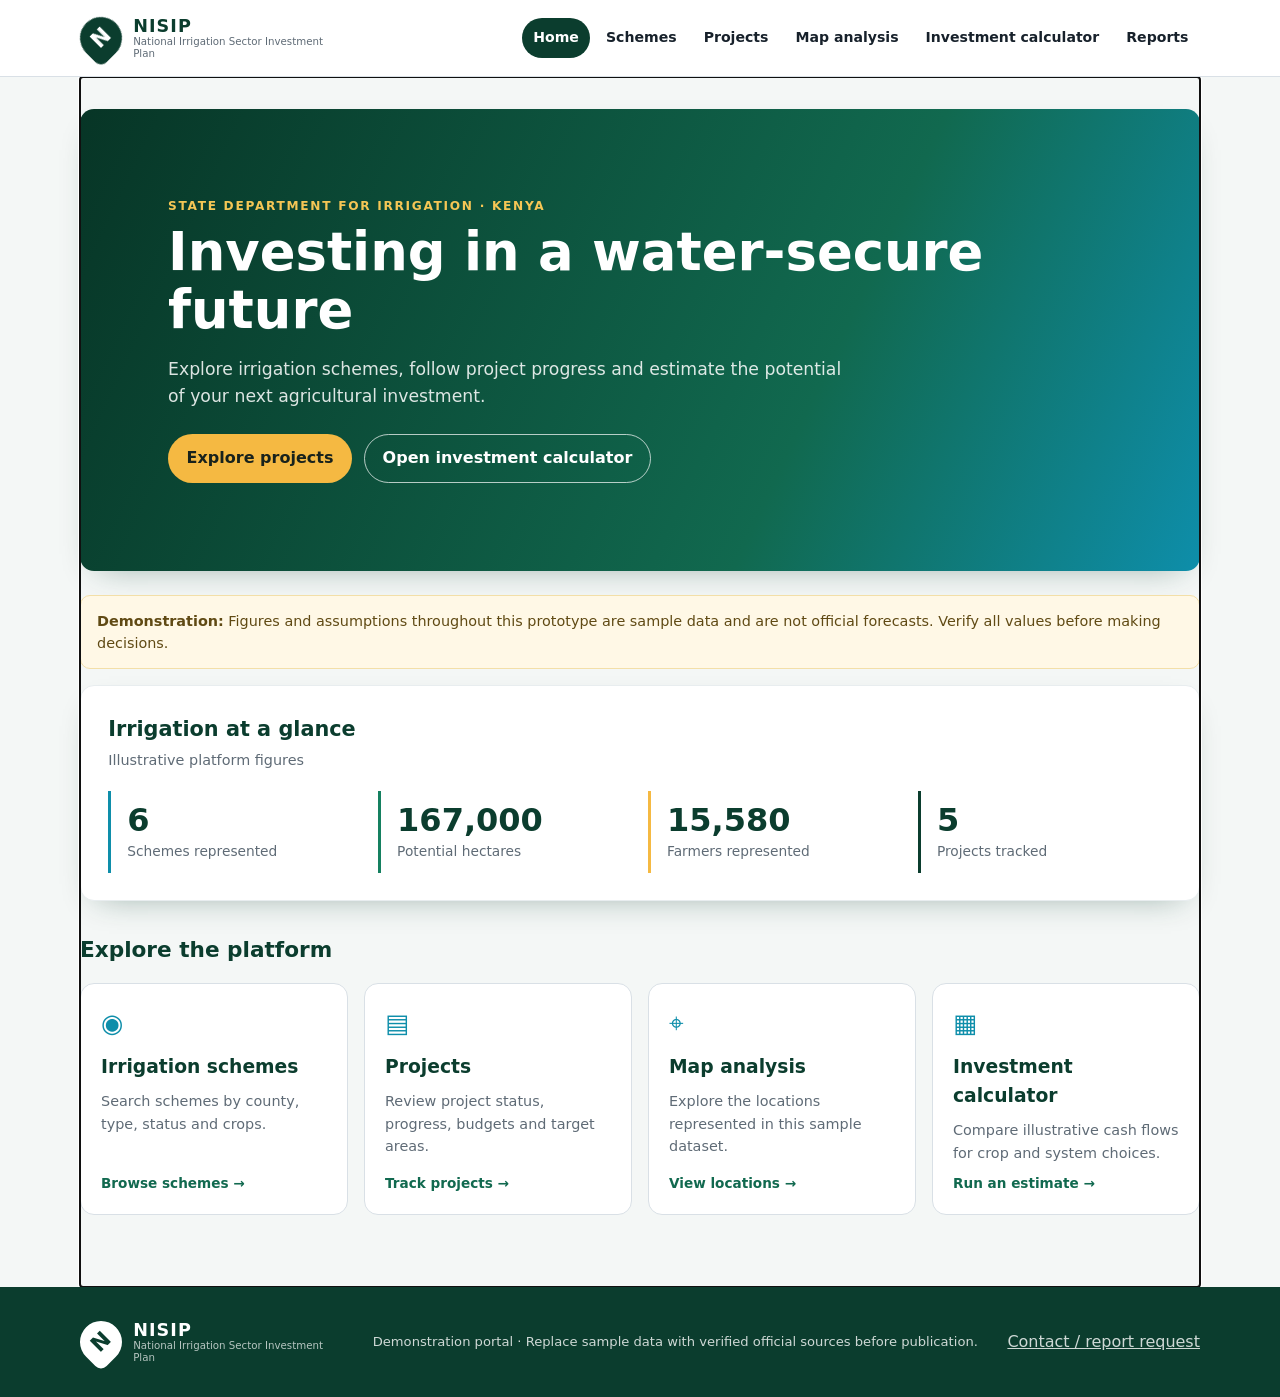
==== index.html @ 3752a35a "Build responsive NISIP portal with working navigation and tools" ====
<!doctype html>
<html lang="en">
<head>
  <meta charset="utf-8">
  <meta name="viewport" content="width=device-width, initial-scale=1">
  <meta name="description" content="Explore Kenya's irrigation schemes, projects and investment tools. NISIP demonstration application.">
  <meta name="theme-color" content="#0b3d2e">
  <title>NISIP | Irrigation Investment Portal</title>
  <link rel="stylesheet" href="home.css">
  <link rel="stylesheet" href="pages.css">
</head>
<body>
  <a class="skip-link" href="#main">Skip to main content</a>
  <header class="site-header">
    <div class="container header-inner">
      <a class="brand" href="#home" aria-label="NISIP home">
        <span class="brand-mark" aria-hidden="true">N</span>
        <span class="brand-text"><strong>NISIP</strong><small>National Irrigation Sector Investment Plan</small></span>
      </a>
      <button class="menu-toggle" type="button" aria-expanded="false" aria-controls="primary-nav" aria-label="Open navigation"><span></span><span></span><span></span></button>
      <nav id="primary-nav" class="nav" aria-label="Primary navigation">
        <a href="#home" data-view-link="home">Home</a>
        <a href="#schemes" data-view-link="schemes">Schemes</a>
        <a href="#projects" data-view-link="projects">Projects</a>
        <a href="#map-analysis" data-view-link="map-analysis">Map analysis</a>
        <a href="#calculator" data-view-link="calculator">Investment calculator</a>
        <a href="#reports" data-view-link="reports">Reports</a>
      </nav>
    </div>
  </header>

  <main id="main" class="container">
    <section class="view" id="view-home" data-view="home" aria-labelledby="home-title">
      <div class="hero">
        <p class="eyebrow">State Department for Irrigation · Kenya</p>
        <h1 id="home-title">Investing in a water-secure future</h1>
        <p class="lead">Explore irrigation schemes, follow project progress and estimate the potential of your next agricultural investment.</p>
        <div class="hero-actions"><a class="btn btn-primary" href="#projects">Explore projects</a><a class="btn btn-outline" href="#calculator">Open investment calculator</a></div>
      </div>
      <div class="notice" role="note"><strong>Demonstration:</strong> Figures and assumptions throughout this prototype are sample data and are not official forecasts. Verify all values before making decisions.</div>
      <section class="panel" aria-labelledby="figures-title"><div class="panel-head"><div><h2 id="figures-title">Irrigation at a glance</h2><p>Illustrative platform figures</p></div></div><div class="stats">
        <article class="stat"><strong id="stat-schemes">—</strong><span>Schemes represented</span></article><article class="stat"><strong id="stat-area">—</strong><span>Potential hectares</span></article><article class="stat"><strong id="stat-farmers">—</strong><span>Farmers represented</span></article><article class="stat"><strong id="stat-projects">—</strong><span>Projects tracked</span></article>
      </div></section>
      <section class="section"><h2>Explore the platform</h2><div class="feature-grid">
        <a class="feature" href="#schemes"><span class="feature-icon" aria-hidden="true">◉</span><h3>Irrigation schemes</h3><p>Search schemes by county, type, status and crops.</p><span class="more">Browse schemes →</span></a>
        <a class="feature" href="#projects"><span class="feature-icon" aria-hidden="true">▤</span><h3>Projects</h3><p>Review project status, progress, budgets and target areas.</p><span class="more">Track projects →</span></a>
        <a class="feature" href="#map-analysis"><span class="feature-icon" aria-hidden="true">⌖</span><h3>Map analysis</h3><p>Explore the locations represented in this sample dataset.</p><span class="more">View locations →</span></a>
        <a class="feature" href="#calculator"><span class="feature-icon" aria-hidden="true">▦</span><h3>Investment calculator</h3><p>Compare illustrative cash flows for crop and system choices.</p><span class="more">Run an estimate →</span></a>
      </div></section>
    </section>

    <section class="view" id="view-schemes" data-view="schemes" aria-labelledby="schemes-title" hidden>
      <div class="page-heading"><p class="eyebrow">Explore</p><h1 id="schemes-title">Irrigation schemes</h1><p>Find scheme details and narrow the results with the filters.</p></div>
      <section class="panel"><div class="toolbar"><label class="search-label" for="scheme-search">Search schemes<input id="scheme-search" type="search" placeholder="Name, county or crop…"></label><label for="scheme-status">Status<select id="scheme-status"><option value="">All statuses</option></select></label><label for="scheme-type">Type<select id="scheme-type"><option value="">All types</option></select></label></div><p id="scheme-count" class="result-count" aria-live="polite"></p><div id="scheme-list" class="card-grid"></div></section>
    </section>

    <section class="view" id="view-projects" data-view="projects" aria-labelledby="projects-title" hidden>
      <div class="page-heading"><p class="eyebrow">Delivery</p><h1 id="projects-title">Irrigation projects</h1><p>Track illustrative project timelines, progress and target areas.</p></div>
      <section class="panel"><div class="toolbar"><label class="search-label" for="project-search">Search projects<input id="project-search" type="search" placeholder="Name, county or category��"></label><label for="project-status">Status<select id="project-status"><option value="">All statuses</option></select></label><label for="project-sort">Sort by<select id="project-sort"><option value="progress">Progress</option><option value="budget">Budget</option><option value="area">Target area</option><option value="name">Name</option></select></label></div><p id="project-count" class="result-count" aria-live="polite"></p><div class="table-wrap"><table><thead><tr><th>Project</th><th>Status</th><th>Progress</th><th class="num">Budget</th><th class="num">Target area</th><th>Timeline</th></tr></thead><tbody id="project-rows"></tbody></table></div></section>
    </section>

    <section class="view" id="view-map-analysis" data-view="map-analysis" aria-labelledby="map-title" hidden>
      <div class="page-heading"><p class="eyebrow">Locations</p><h1 id="map-title">Map analysis</h1><p>Browse sample scheme and project locations by county. Locations are illustrative, not survey-grade.</p></div>
      <section class="panel"><div class="toolbar"><label class="search-label" for="map-search">Search locations<input id="map-search" type="search" placeholder="Name or county…"></label><label for="map-kind">Show<select id="map-kind"><option value="all">Schemes and projects</option><option value="scheme">Schemes only</option><option value="project">Projects only</option></select></label></div><div class="map-layout"><div class="map-box"><svg viewBox="0 0 640 620" role="img" aria-labelledby="kenya-map-title kenya-map-desc"><title id="kenya-map-title">Schematic view of Kenya</title><desc id="kenya-map-desc">Not to scale. Sample locations are listed beside the map.</desc><rect width="640" height="620" rx="16" fill="#eaf4f8"/><path class="kenya-shape" d="M190 70 282 48 350 82 425 105 503 154 477 221 508 272 465 327 446 403 400 472 352 510 309 475 257 460 219 414 186 362 157 307 151 244 167 181Z"/><g id="map-points"></g></svg><p class="map-caption">Schematic only · points are illustrative</p></div><div><p id="map-count" class="result-count" aria-live="polite"></p><ul id="map-list" class="place-list"></ul></div></div></section>
    </section>

    <section class="view" id="view-calculator" data-view="calculator" aria-labelledby="calculator-title" hidden>
      <div class="page-heading"><p class="eyebrow">Plan a scenario</p><h1 id="calculator-title">Investment calculator</h1><p>Explore an illustrative estimate. Actual farm economics depend on location, season, water access and many other factors.</p></div>
      <div class="calc-layout"><section class="panel"><h2>Your assumptions</h2><p class="panel-sub">Change an input to update the estimate.</p><form id="calc-form" class="calc-form">
        <label>Land area<input id="calc-area" type="number" min="0.1" max="100000" step="0.1" value="10" required></label><label>Unit<select id="calc-unit"><option value="acres">Acres</option><option value="ha">Hectares</option></select></label>
        <label>Crop<select id="calc-crop"></select></label><label>Irrigation system<select id="calc-system"></select></label><label>Water source<select id="calc-source"></select></label>
        <label>Seasons per year<select id="calc-seasons"><option value="1">1</option><option value="2" selected>2</option><option value="3">3</option></select></label>
        <label>Investment period <output id="years-out">15 years</output><input id="calc-years" type="range" min="5" max="25" value="15"></label><label>Discount rate <output id="rate-out">12%</output><input id="calc-rate" type="range" min="1" max="30" value="12"></label>
        <label>Crop price adjustment <output id="price-out">0%</output><input id="calc-price" type="range" min="-30" max="30" step="5" value="0"></label>
      </form></section><section class="panel results-panel"><h2>Estimated results</h2><p id="calc-summary" class="panel-sub"></p><div class="notice" role="note">Illustrative only—not financial, agronomic or investment advice.</div><div class="kpis"><article class="kpi"><span>Initial investment</span><strong id="result-capex">—</strong></article><article class="kpi"><span>Annual net income</span><strong id="result-net">—</strong><small>At full production</small></article><article class="kpi"><span>Payback period</span><strong id="result-payback">—</strong></article><article class="kpi"><span>Net present value</span><strong id="result-npv">—</strong></article><article class="kpi"><span>Internal rate of return</span><strong id="result-irr">—</strong></article><article class="kpi"><span>Total net cash flow</span><strong id="result-total">—</strong></article></div><p id="calc-verdict" class="verdict" role="status" aria-live="polite"></p><div class="chart-wrap"><h3>Cumulative cash flow</h3><svg id="cash-chart" viewBox="0 0 640 260" role="img" aria-label="Cumulative cash flow chart"></svg></div><details><summary>Model assumptions</summary><ul id="assumptions-list"></ul></details></section></div>
    </section>

    <section class="view" id="view-reports" data-view="reports" aria-labelledby="reports-title" hidden>
      <div class="page-heading"><p class="eyebrow">Get in touch</p><h1 id="reports-title">Request a report</h1><p>Use this form to describe the irrigation information you are looking for.</p></div>
      <section class="panel form-panel"><div id="report-form-wrap"><p class="notice" role="note">Prototype form: submissions are not sent or stored. Do not enter sensitive personal information.</p><form id="report-form" class="report-form"><label>Full name<input name="name" autocomplete="name" maxlength="100" required></label><label>Email<input name="email" type="email" autocomplete="email" maxlength="254" required></label><label>Organization type<select name="organization" required><option value="">Choose one</option><option>Individual</option><option>Government</option><option>Private sector</option><option>NGO / development partner</option><option>Academic / research</option></select></label><label>Report topic<select name="topic" required><option value="">Choose one</option><option>Scheme data</option><option>Project progress</option><option>Production and crops</option><option>Investment analysis</option><option>Other</option></select></label><label class="full-field">How will you use the report?<textarea name="reason" rows="5" maxlength="1000" required></textarea><small><span id="reason-count">0</span>/1000</small></label><button class="btn btn-primary full-field" type="submit">Submit request</button></form></div><div id="report-confirmation" class="confirmation" role="status" tabindex="-1" hidden><span class="success-mark" aria-hidden="true">✓</span><h2>Request recorded for this session</h2><p>This demonstration does not transmit or store requests. Thank you for trying it.</p><button id="new-report" class="btn btn-secondary" type="button">Submit another</button></div></section>
    </section>
  </main>
  <footer class="site-footer"><div class="container footer-inner"><a class="brand brand-footer" href="#home"><span class="brand-mark" aria-hidden="true">N</span><span class="brand-text"><strong>NISIP</strong><small>National Irrigation Sector Investment Plan</small></span></a><p>Demonstration portal · Replace sample data with verified official sources before publication.</p><a href="#reports">Contact / report request</a></div></footer>
  <script src="data.js" defer></script><script src="calculator.js" defer></script><script src="script.js" defer></script>
</body>
</html>
---- home.css ----
/* Shared layout, accessible controls and responsive styling. */
:root{--green-900:#0b3d2e;--green-700:#11694f;--green-600:#158060;--water:#0e8eaa;--sun:#f5b942;--ink:#17212b;--muted:#5f6b76;--border:#d9e0e6;--bg:#f4f7f6;--white:#fff;--danger:#a52218;--radius:14px;--shadow:0 12px 32px -18px rgba(11,61,46,.45);font-family:Inter,system-ui,-apple-system,"Segoe UI",sans-serif;color:var(--ink);background:var(--bg);font-synthesis:none;text-rendering:optimizeLegibility}
*{box-sizing:border-box}body{margin:0;min-height:100vh;display:flex;flex-direction:column;line-height:1.55}a{color:inherit}button,input,select,textarea{font:inherit}.container{width:min(1120px,calc(100% - 2rem));margin-inline:auto}.skip-link{position:absolute;z-index:100;left:-10000px;top:1rem;background:var(--sun);padding:.75rem 1rem}.skip-link:focus{left:1rem}[hidden]{display:none!important}.site-header{position:sticky;top:0;z-index:10;background:rgba(255,255,255,.96);backdrop-filter:blur(10px);border-bottom:1px solid var(--border)}.header-inner{min-height:76px;display:flex;align-items:center;justify-content:space-between;gap:1.5rem}.brand{display:flex;align-items:center;gap:.7rem;text-decoration:none;flex:none}.brand-mark{display:grid;place-items:center;width:42px;height:42px;border-radius:50% 50% 50% 8px;transform:rotate(-45deg);background:var(--green-900);color:#fff;font-size:1.35rem;font-weight:800}.brand-mark::first-letter{transform:rotate(45deg)}.brand-text{display:flex;flex-direction:column;line-height:1.15}.brand-text strong{font-size:1.1rem;letter-spacing:.06em;color:var(--green-900)}.brand-text small{font-size:.64rem;color:var(--muted);max-width:210px}.nav{display:flex;align-items:center;gap:.25rem}.nav a{padding:.55rem .72rem;border-radius:999px;text-decoration:none;font-size:.88rem;font-weight:600;white-space:nowrap}.nav a:hover,.nav a[aria-current=page]{background:var(--green-900);color:white}.menu-toggle{display:none;border:1px solid var(--border);background:#fff;border-radius:9px;padding:.65rem;cursor:pointer}.menu-toggle span{display:block;width:21px;height:2px;background:var(--ink);margin:4px}.hero{padding:clamp(2.5rem,7vw,5.5rem);margin:2rem 0 1.5rem;border-radius:var(--radius);background:linear-gradient(115deg,#073526,#11694f 65%,#0e8eaa);color:white;box-shadow:var(--shadow)}.eyebrow{text-transform:uppercase;letter-spacing:.14em;font-size:.76rem;font-weight:700;color:#f5c655;margin:0 0 .45rem}.hero h1,.page-heading h1{font-size:clamp(2rem,5vw,3.3rem);line-height:1.1;margin:.25rem 0 .8rem}.lead{max-width:62ch;color:rgba(255,255,255,.86);font-size:1.08rem}.hero-actions{display:flex;flex-wrap:wrap;gap:.75rem;margin-top:1.5rem}.btn{display:inline-flex;justify-content:center;align-items:center;min-height:44px;padding:.7rem 1.1rem;border:1px solid transparent;border-radius:999px;font-weight:700;text-decoration:none;cursor:pointer}.btn-primary{background:var(--sun);color:#18221c}.btn-primary:hover{background:#ffcf62}.btn-outline{border-color:rgba(255,255,255,.7);color:white}.btn-outline:hover{background:#fff;color:var(--green-900)}.btn-secondary{background:var(--bg);border-color:var(--border)}.btn:focus-visible,.nav a:focus-visible,button:focus-visible,a:focus-visible,input:focus-visible,select:focus-visible,textarea:focus-visible,summary:focus-visible{outline:3px solid #0e8eaa;outline-offset:3px}.panel{background:var(--white);border:1px solid #e8edef;border-radius:var(--radius);padding:clamp(1rem,3vw,1.7rem);box-shadow:var(--shadow)}.panel h2{color:var(--green-900);margin:0;font-size:1.3rem}.panel-head{display:flex;justify-content:space-between;align-items:end;margin-bottom:1.2rem}.panel-head p,.panel-sub{margin:.25rem 0 0;color:var(--muted);font-size:.9rem}.notice{padding:.85rem 1rem;margin:1rem 0;background:#fff8e6;border:1px solid #f3dfa8;border-radius:10px;color:#604a14;font-size:.9rem}.stats{display:grid;grid-template-columns:repeat(4,1fr);gap:1rem}.stat{padding:.6rem 1rem;border-left:3px solid var(--water)}.stat:nth-child(2){border-color:var(--green-600)}.stat:nth-child(3){border-color:var(--sun)}.stat:nth-child(4){border-color:var(--green-900)}.stat strong{display:block;font-size:clamp(1.45rem,3vw,2rem);line-height:1.2;color:var(--green-900)}.stat span{font-size:.86rem;color:var(--muted)}.section{margin:2rem 0}.section>h2{font-size:1.35rem;color:var(--green-900);margin:0 0 1rem}.feature-grid{display:grid;grid-template-columns:repeat(4,1fr);gap:1rem}.feature{display:flex;flex-direction:column;gap:.55rem;padding:1.25rem;background:#fff;border:1px solid var(--border);border-radius:var(--radius);text-decoration:none;transition:transform .15s,box-shadow .15s}.feature:hover{transform:translateY(-3px);box-shadow:var(--shadow);border-color:var(--water)}.feature-icon{color:var(--water);font-size:1.6rem}.feature h3{margin:0;color:var(--green-900)}.feature p{margin:0;color:var(--muted);font-size:.9rem;flex:1}.more{color:var(--green-700);font-weight:700;font-size:.85rem}.page-heading{padding:2.5rem 0 1.5rem}.page-heading h1{color:var(--green-900)}.page-heading>p:last-child{color:var(--muted);max-width:70ch;margin:0}.toolbar{display:flex;align-items:end;gap:.8rem;flex-wrap:wrap;margin-bottom:1rem}.toolbar label,.calc-form label,.report-form label{display:flex;flex-direction:column;gap:.35rem;font-size:.83rem;font-weight:700;min-width:145px}.toolbar .search-label{flex:1;min-width:220px}input,select,textarea{width:100%;padding:.68rem .78rem;border:1px solid #bdc9ce;border-radius:9px;background:#fff;color:var(--ink)}input:hover,select:hover,textarea:hover{border-color:var(--green-600)}.result-count{font-size:.88rem;color:var(--muted);margin:.75rem 0}.card-grid{display:grid;grid-template-columns:repeat(auto-fill,minmax(245px,1fr));gap:1rem}.card-item{border:1px solid var(--border);border-radius:11px;padding:1.15rem;display:flex;flex-direction:column;gap:.55rem}.card-item h3{color:var(--green-900);font-size:1.03rem;margin:0}.card-item p{margin:0;color:var(--muted);font-size:.88rem}.card-item dl{display:grid;grid-template-columns:repeat(3,1fr);gap:.5rem;padding-top:.7rem;border-top:1px dashed var(--border);margin:auto 0 0}.card-item dt{font-size:.68rem;text-transform:uppercase;color:var(--muted)}.card-item dd{margin:0;font-weight:700;font-size:.85rem}.badge{display:inline-flex;align-self:flex-start;border-radius:999px;padding:.18rem .55rem;font-size:.72rem;font-weight:700;background:#e8eff2;color:#34434c}.badge--operational{background:#dcf5e9;color:#0b6b3e}.badge--construction{background:#fff0cc;color:#805400}.badge--planned{background:#dff1fb;color:#0a5c85}.badge--rehabilitation{background:#ece6fb;color:#54379a}.table-wrap{overflow-x:auto;border:1px solid var(--border);border-radius:10px}table{width:100%;border-collapse:collapse;min-width:760px;font-size:.87rem}th,td{text-align:left;padding:.75rem .85rem;border-bottom:1px solid #e6ecef}th{background:#f5f8f7;text-transform:uppercase;font-size:.7rem;letter-spacing:.05em;color:var(--muted)}td small{display:block;color:var(--muted)}.num{text-align:right;white-space:nowrap}.progress{min-width:115px;display:flex;align-items:center;gap:.5rem}.bar{height:8px;flex:1;border-radius:9px;background:#e6ecef;overflow:hidden}.bar i{display:block;height:100%;background:var(--green-600);border-radius:inherit}.map-layout{display:grid;grid-template-columns:minmax(0,1.4fr) minmax(240px,.8fr);gap:1.2rem;align-items:start}.map-box{background:#eaf4f8;border-radius:12px;overflow:hidden}.map-box svg{width:100%;display:block}.kenya-shape{fill:#dcebdd;stroke:#82a58d;stroke-width:3;stroke-linejoin:round}.map-point{fill:var(--green-700);stroke:white;stroke-width:3}.map-point.project{fill:#e2a72d}.map-caption{padding:.5rem 1rem;margin:0;background:#fff;color:var(--muted);font-size:.78rem}.place-list{list-style:none;padding:0;margin:0;max-height:490px;overflow:auto;border:1px solid var(--border);border-radius:10px}.place-list li{padding:.7rem .85rem;border-bottom:1px solid var(--border);font-size:.87rem}.place-list li:last-child{border:0}.place-list small{display:block;color:var(--muted)}.calc-layout{display:grid;grid-template-columns:minmax(270px,360px) minmax(0,1fr);gap:1.2rem;align-items:start}.calc-form{display:grid;grid-template-columns:1fr 1fr;gap:1rem;margin-top:1rem}.calc-form label{min-width:0}.calc-form label:first-child,.calc-form label:nth-child(3),.calc-form label:nth-child(4),.calc-form label:nth-child(5),.calc-form label:nth-child(9){grid-column:1/-1}.calc-form output{color:var(--green-700);font-weight:700}.calc-form input[type=range]{padding:0;accent-color:var(--green-700)}.kpis{display:grid;grid-template-columns:repeat(3,1fr);gap:.75rem;margin-top:1rem}.kpi{padding:.85rem;border:1px solid var(--border);border-radius:10px;background:var(--bg);min-width:0}.kpi span,.kpi small{display:block;color:var(--muted);font-size:.7rem}.kpi span{text-transform:uppercase;letter-spacing:.04em}.kpi strong{display:block;color:var(--green-900);font-size:clamp(.95rem,2vw,1.3rem);overflow-wrap:anywhere}.verdict{padding:.75rem 1rem;border-radius:9px;background:#eef6f2;color:var(--green-900)}.chart-wrap{margin-top:1rem}.chart-wrap h3{font-size:1rem;color:var(--green-900)}#cash-chart{width:100%;height:auto}.chart-grid{stroke:#dbe4e6;stroke-width:1}.chart-zero{stroke:#718087;stroke-dasharray:4 4}.chart-line{fill:none;stroke:var(--green-600);stroke-width:3}.chart-label{fill:var(--muted);font-size:11px}details{margin-top:1rem;border:1px solid var(--border);border-radius:9px;padding:.75rem}summary{font-weight:700;color:var(--green-900);cursor:pointer}details ul{font-size:.85rem;color:var(--muted)}.form-panel{max-width:760px;margin:0 auto}.report-form{display:grid;grid-template-columns:1fr 1fr;gap:1rem}.full-field{grid-column:1/-1}.report-form small{align-self:flex-end;color:var(--muted)}.confirmation{text-align:center;padding:2rem}.success-mark{display:grid;place-items:center;margin:auto;width:58px;height:58px;border-radius:50%;background:#dcf5e9;color:var(--green-700);font-size:2rem}.site-footer{margin-top:auto;background:var(--green-900);color:rgba(255,255,255,.8);padding:2rem 0}.footer-inner{display:flex;align-items:center;justify-content:space-between;gap:1.5rem;flex-wrap:wrap}.footer-inner p{font-size:.82rem}.brand-footer .brand-mark{background:white;color:var(--green-900)}.brand-footer .brand-text strong{color:white}.brand-footer .brand-text small{color:rgba(255,255,255,.7)}
@media(max-width:980px){.nav{gap:0}.nav a{padding:.5rem;font-size:.8rem}.feature-grid{grid-template-columns:repeat(2,1fr)}.calc-layout{grid-template-columns:1fr}.calc-form{grid-template-columns:repeat(2,1fr)}}
@media(max-width:760px){.header-inner{min-height:66px}.menu-toggle{display:block}.nav{display:none;position:absolute;left:0;right:0;top:100%;padding:.65rem 1rem 1rem;background:white;border-bottom:1px solid var(--border);box-shadow:var(--shadow);align-items:stretch;flex-direction:column}.nav.open{display:flex}.nav a{padding:.7rem;border-radius:8px;font-size:.95rem}.stats{grid-template-columns:repeat(2,1fr)}.map-layout{grid-template-columns:1fr}.map-box svg{max-height:420px}.place-list{max-height:280px}}
@media(max-width:520px){.container{width:min(100% - 1.2rem,1120px)}.hero{padding:2rem 1.3rem;margin-top:1rem}.feature-grid{grid-template-columns:1fr}.calc-form,.report-form{grid-template-columns:1fr}.calc-form label,.calc-form label:first-child,.calc-form label:nth-child(3),.calc-form label:nth-child(4),.calc-form label:nth-child(5),.calc-form label:nth-child(9){grid-column:1}.kpis{grid-template-columns:repeat(2,1fr)}.footer-inner{align-items:flex-start;flex-direction:column}.panel{padding:1rem}.stats{gap:.65rem}.stat{padding:.5rem}}
@media(prefers-reduced-motion:reduce){*,*::before,*::after{scroll-behavior:auto!important;transition:none!important}}
---- pages.css ----
/* Page-specific affordances; kept separate so shared layout stays compact. */
html{scroll-behavior:smooth}main{flex:1}.view{padding-bottom:2.5rem}.view:not([hidden]){animation:appear .18s ease-out}@keyframes appear{from{opacity:.7;transform:translateY(3px)}to{opacity:1;transform:none}}.empty{padding:1.5rem;text-align:center;color:var(--muted);border:1px dashed var(--border);border-radius:10px}.page-heading .eyebrow{color:var(--green-600)}
@media(prefers-reduced-motion:reduce){html{scroll-behavior:auto}.view:not([hidden]){animation:none}}
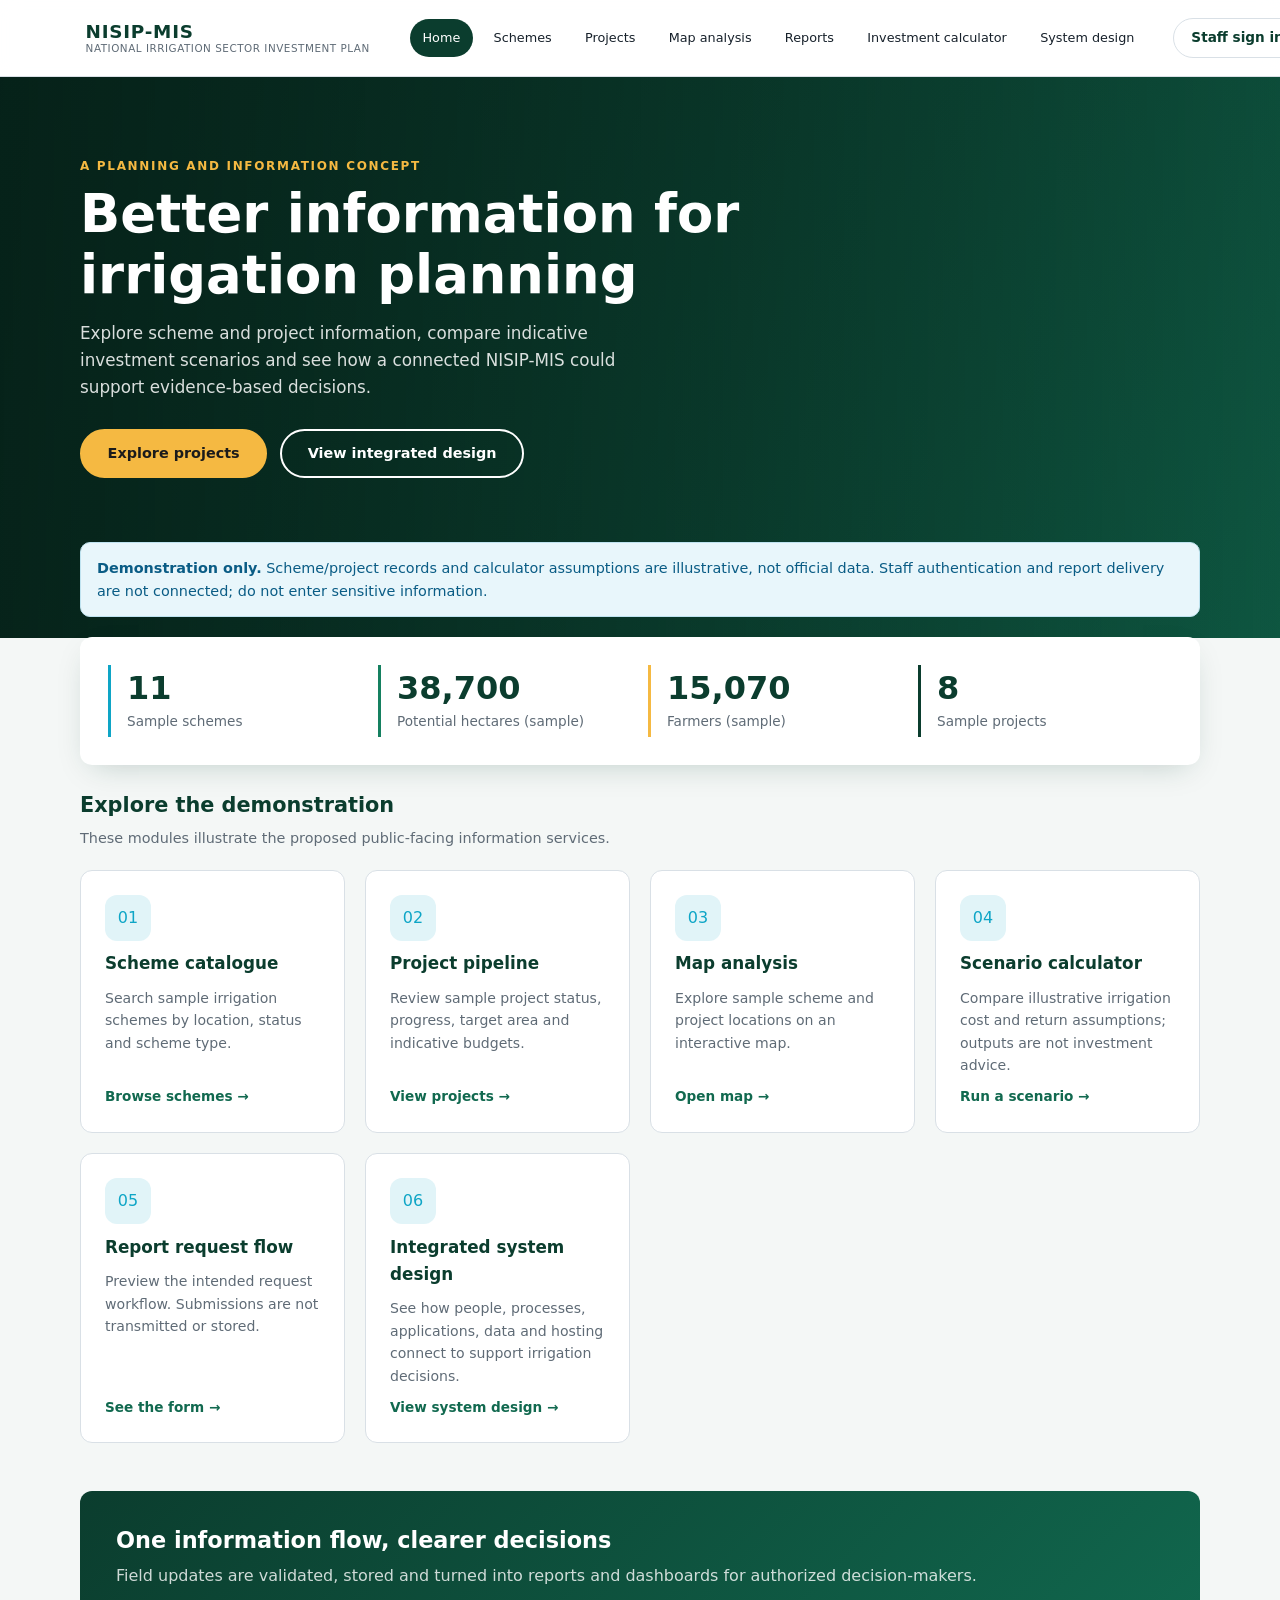
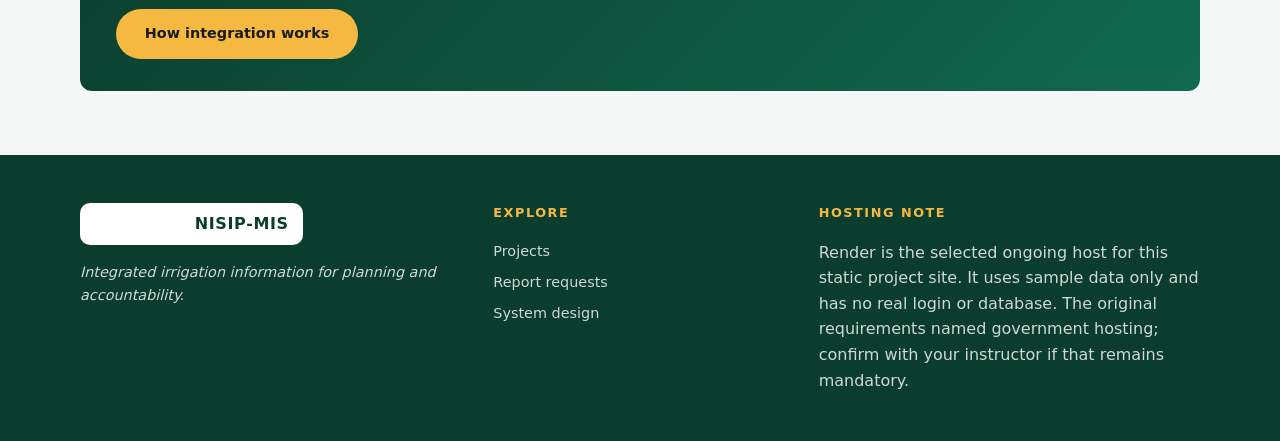
==== commit af89fc8c: "Sync NISIP-MIS app with Render source Co-authored-by: Copilot App <223556219+Copilot@users.noreply.g" ====
--- a/index.html
+++ b/index.html
@@ -1,11 +1,10 @@
-<!doctype html>
+<!DOCTYPE html>
 <html lang="en">
 <head>
   <meta charset="utf-8">
   <meta name="viewport" content="width=device-width, initial-scale=1">
-  <meta name="description" content="Explore Kenya's irrigation schemes, projects and investment tools. NISIP demonstration application.">
-  <meta name="theme-color" content="#0b3d2e">
-  <title>NISIP | Irrigation Investment Portal</title>
+  <title>NISIP-MIS | Irrigation sector information</title>
+  <meta name="description" content="Explore the NISIP-MIS demonstration: irrigation schemes, projects, map analysis, investment scenarios and system design.">
   <link rel="stylesheet" href="home.css">
   <link rel="stylesheet" href="pages.css">
 </head>
@@ -13,74 +12,86 @@
   <a class="skip-link" href="#main">Skip to main content</a>
   <header class="site-header">
     <div class="container header-inner">
-      <a class="brand" href="#home" aria-label="NISIP home">
-        <span class="brand-mark" aria-hidden="true">N</span>
-        <span class="brand-text"><strong>NISIP</strong><small>National Irrigation Sector Investment Plan</small></span>
+      <a class="brand" href="index.html" aria-label="NISIP-MIS home">
+        <span class="brand-text"><strong>NISIP-MIS</strong><small>National Irrigation Sector Investment Plan</small></span>
       </a>
-      <button class="menu-toggle" type="button" aria-expanded="false" aria-controls="primary-nav" aria-label="Open navigation"><span></span><span></span><span></span></button>
-      <nav id="primary-nav" class="nav" aria-label="Primary navigation">
-        <a href="#home" data-view-link="home">Home</a>
-        <a href="#schemes" data-view-link="schemes">Schemes</a>
-        <a href="#projects" data-view-link="projects">Projects</a>
-        <a href="#map-analysis" data-view-link="map-analysis">Map analysis</a>
-        <a href="#calculator" data-view-link="calculator">Investment calculator</a>
-        <a href="#reports" data-view-link="reports">Reports</a>
+      <button class="menu-toggle" type="button" aria-expanded="false" aria-controls="nav-links">
+        <span class="sr-only">Menu</span>
+        <svg width="24" height="24" viewBox="0 0 24 24" fill="none" stroke="currentColor" stroke-width="2" aria-hidden="true"><path d="M4 7h16M4 12h16M4 17h16"/></svg>
+      </button>
+      <nav id="nav-links" class="nav" aria-label="Primary">
+        <ul>
+          <li><a href="index.html" aria-current="page">Home</a></li>
+          <li><a href="scheme.html">Schemes</a></li>
+          <li><a href="projects.html">Projects</a></li>
+          <li><a href="map-analysis.html">Map analysis</a></li>
+          <li><a href="reports.html">Reports</a></li>
+          <li><a href="investment-calculator.html">Investment calculator</a></li>
+        </ul>
+        <a class="btn btn-light" href="signin.html">Staff sign in</a>
       </nav>
     </div>
   </header>
 
-  <main id="main" class="container">
-    <section class="view" id="view-home" data-view="home" aria-labelledby="home-title">
-      <div class="hero">
-        <p class="eyebrow">State Department for Irrigation · Kenya</p>
-        <h1 id="home-title">Investing in a water-secure future</h1>
-        <p class="lead">Explore irrigation schemes, follow project progress and estimate the potential of your next agricultural investment.</p>
-        <div class="hero-actions"><a class="btn btn-primary" href="#projects">Explore projects</a><a class="btn btn-outline" href="#calculator">Open investment calculator</a></div>
+  <section class="hero hero--lg">
+    <div class="container">
+      <p class="eyebrow">A planning and information concept</p>
+      <h1>Better information for irrigation planning</h1>
+      <p class="lead">Explore scheme and project information, compare indicative investment scenarios and see how a connected NISIP-MIS could support evidence-based decisions.</p>
+      <div class="hero-actions">
+        <a class="hero-cta hero-cta--solid" href="projects.html">Explore projects</a>
+        <a class="hero-cta" href="integrated-design.html">View integrated design</a>
       </div>
-      <div class="notice" role="note"><strong>Demonstration:</strong> Figures and assumptions throughout this prototype are sample data and are not official forecasts. Verify all values before making decisions.</div>
-      <section class="panel" aria-labelledby="figures-title"><div class="panel-head"><div><h2 id="figures-title">Irrigation at a glance</h2><p>Illustrative platform figures</p></div></div><div class="stats">
-        <article class="stat"><strong id="stat-schemes">—</strong><span>Schemes represented</span></article><article class="stat"><strong id="stat-area">—</strong><span>Potential hectares</span></article><article class="stat"><strong id="stat-farmers">—</strong><span>Farmers represented</span></article><article class="stat"><strong id="stat-projects">—</strong><span>Projects tracked</span></article>
-      </div></section>
-      <section class="section"><h2>Explore the platform</h2><div class="feature-grid">
-        <a class="feature" href="#schemes"><span class="feature-icon" aria-hidden="true">◉</span><h3>Irrigation schemes</h3><p>Search schemes by county, type, status and crops.</p><span class="more">Browse schemes →</span></a>
-        <a class="feature" href="#projects"><span class="feature-icon" aria-hidden="true">▤</span><h3>Projects</h3><p>Review project status, progress, budgets and target areas.</p><span class="more">Track projects →</span></a>
-        <a class="feature" href="#map-analysis"><span class="feature-icon" aria-hidden="true">⌖</span><h3>Map analysis</h3><p>Explore the locations represented in this sample dataset.</p><span class="more">View locations →</span></a>
-        <a class="feature" href="#calculator"><span class="feature-icon" aria-hidden="true">▦</span><h3>Investment calculator</h3><p>Compare illustrative cash flows for crop and system choices.</p><span class="more">Run an estimate →</span></a>
-      </div></section>
+    </div>
+  </section>
+
+  <main id="main" class="container page">
+    <div class="alert alert--info demo-notice" role="note">
+      <strong>Demonstration only.</strong> Scheme/project records and calculator assumptions are illustrative, not official data. Staff authentication and report delivery are not connected; do not enter sensitive information.
+    </div>
+    <section class="panel" aria-label="Illustrative data summary">
+      <div class="stats">
+        <div class="stat"><strong id="st-schemes">–</strong><span>Sample schemes</span></div>
+        <div class="stat"><strong id="st-area">–</strong><span>Potential hectares (sample)</span></div>
+        <div class="stat"><strong id="st-farmers">–</strong><span>Farmers (sample)</span></div>
+        <div class="stat"><strong id="st-projects">–</strong><span>Sample projects</span></div>
+      </div>
     </section>
 
-    <section class="view" id="view-schemes" data-view="schemes" aria-labelledby="schemes-title" hidden>
-      <div class="page-heading"><p class="eyebrow">Explore</p><h1 id="schemes-title">Irrigation schemes</h1><p>Find scheme details and narrow the results with the filters.</p></div>
-      <section class="panel"><div class="toolbar"><label class="search-label" for="scheme-search">Search schemes<input id="scheme-search" type="search" placeholder="Name, county or crop…"></label><label for="scheme-status">Status<select id="scheme-status"><option value="">All statuses</option></select></label><label for="scheme-type">Type<select id="scheme-type"><option value="">All types</option></select></label></div><p id="scheme-count" class="result-count" aria-live="polite"></p><div id="scheme-list" class="card-grid"></div></section>
+    <section class="section" aria-labelledby="explore">
+      <h2 id="explore">Explore the demonstration</h2>
+      <p class="section-sub">These modules illustrate the proposed public-facing information services.</p>
+      <div class="grid">
+        <a class="feature" href="scheme.html"><span class="icon" aria-hidden="true">01</span><h3>Scheme catalogue</h3><p>Search sample irrigation schemes by location, status and scheme type.</p><span class="more">Browse schemes →</span></a>
+        <a class="feature" href="projects.html"><span class="icon" aria-hidden="true">02</span><h3>Project pipeline</h3><p>Review sample project status, progress, target area and indicative budgets.</p><span class="more">View projects →</span></a>
+        <a class="feature" href="map-analysis.html"><span class="icon" aria-hidden="true">03</span><h3>Map analysis</h3><p>Explore sample scheme and project locations on an interactive map.</p><span class="more">Open map →</span></a>
+        <a class="feature" href="investment-calculator.html"><span class="icon" aria-hidden="true">04</span><h3>Scenario calculator</h3><p>Compare illustrative irrigation cost and return assumptions; outputs are not investment advice.</p><span class="more">Run a scenario →</span></a>
+        <a class="feature" href="reports.html"><span class="icon" aria-hidden="true">05</span><h3>Report request flow</h3><p>Preview the intended request workflow. Submissions are not transmitted or stored.</p><span class="more">See the form →</span></a>
+        <a class="feature" href="integrated-design.html"><span class="icon" aria-hidden="true">06</span><h3>Integrated system design</h3><p>See how people, processes, applications, data and hosting connect to support irrigation decisions.</p><span class="more">View system design →</span></a>
+      </div>
     </section>
-
-    <section class="view" id="view-projects" data-view="projects" aria-labelledby="projects-title" hidden>
-      <div class="page-heading"><p class="eyebrow">Delivery</p><h1 id="projects-title">Irrigation projects</h1><p>Track illustrative project timelines, progress and target areas.</p></div>
-      <section class="panel"><div class="toolbar"><label class="search-label" for="project-search">Search projects<input id="project-search" type="search" placeholder="Name, county or category��"></label><label for="project-status">Status<select id="project-status"><option value="">All statuses</option></select></label><label for="project-sort">Sort by<select id="project-sort"><option value="progress">Progress</option><option value="budget">Budget</option><option value="area">Target area</option><option value="name">Name</option></select></label></div><p id="project-count" class="result-count" aria-live="polite"></p><div class="table-wrap"><table><thead><tr><th>Project</th><th>Status</th><th>Progress</th><th class="num">Budget</th><th class="num">Target area</th><th>Timeline</th></tr></thead><tbody id="project-rows"></tbody></table></div></section>
-    </section>
-
-    <section class="view" id="view-map-analysis" data-view="map-analysis" aria-labelledby="map-title" hidden>
-      <div class="page-heading"><p class="eyebrow">Locations</p><h1 id="map-title">Map analysis</h1><p>Browse sample scheme and project locations by county. Locations are illustrative, not survey-grade.</p></div>
-      <section class="panel"><div class="toolbar"><label class="search-label" for="map-search">Search locations<input id="map-search" type="search" placeholder="Name or county…"></label><label for="map-kind">Show<select id="map-kind"><option value="all">Schemes and projects</option><option value="scheme">Schemes only</option><option value="project">Projects only</option></select></label></div><div class="map-layout"><div class="map-box"><svg viewBox="0 0 640 620" role="img" aria-labelledby="kenya-map-title kenya-map-desc"><title id="kenya-map-title">Schematic view of Kenya</title><desc id="kenya-map-desc">Not to scale. Sample locations are listed beside the map.</desc><rect width="640" height="620" rx="16" fill="#eaf4f8"/><path class="kenya-shape" d="M190 70 282 48 350 82 425 105 503 154 477 221 508 272 465 327 446 403 400 472 352 510 309 475 257 460 219 414 186 362 157 307 151 244 167 181Z"/><g id="map-points"></g></svg><p class="map-caption">Schematic only · points are illustrative</p></div><div><p id="map-count" class="result-count" aria-live="polite"></p><ul id="map-list" class="place-list"></ul></div></div></section>
-    </section>
-
-    <section class="view" id="view-calculator" data-view="calculator" aria-labelledby="calculator-title" hidden>
-      <div class="page-heading"><p class="eyebrow">Plan a scenario</p><h1 id="calculator-title">Investment calculator</h1><p>Explore an illustrative estimate. Actual farm economics depend on location, season, water access and many other factors.</p></div>
-      <div class="calc-layout"><section class="panel"><h2>Your assumptions</h2><p class="panel-sub">Change an input to update the estimate.</p><form id="calc-form" class="calc-form">
-        <label>Land area<input id="calc-area" type="number" min="0.1" max="100000" step="0.1" value="10" required></label><label>Unit<select id="calc-unit"><option value="acres">Acres</option><option value="ha">Hectares</option></select></label>
-        <label>Crop<select id="calc-crop"></select></label><label>Irrigation system<select id="calc-system"></select></label><label>Water source<select id="calc-source"></select></label>
-        <label>Seasons per year<select id="calc-seasons"><option value="1">1</option><option value="2" selected>2</option><option value="3">3</option></select></label>
-        <label>Investment period <output id="years-out">15 years</output><input id="calc-years" type="range" min="5" max="25" value="15"></label><label>Discount rate <output id="rate-out">12%</output><input id="calc-rate" type="range" min="1" max="30" value="12"></label>
-        <label>Crop price adjustment <output id="price-out">0%</output><input id="calc-price" type="range" min="-30" max="30" step="5" value="0"></label>
-      </form></section><section class="panel results-panel"><h2>Estimated results</h2><p id="calc-summary" class="panel-sub"></p><div class="notice" role="note">Illustrative only—not financial, agronomic or investment advice.</div><div class="kpis"><article class="kpi"><span>Initial investment</span><strong id="result-capex">—</strong></article><article class="kpi"><span>Annual net income</span><strong id="result-net">—</strong><small>At full production</small></article><article class="kpi"><span>Payback period</span><strong id="result-payback">—</strong></article><article class="kpi"><span>Net present value</span><strong id="result-npv">—</strong></article><article class="kpi"><span>Internal rate of return</span><strong id="result-irr">—</strong></article><article class="kpi"><span>Total net cash flow</span><strong id="result-total">—</strong></article></div><p id="calc-verdict" class="verdict" role="status" aria-live="polite"></p><div class="chart-wrap"><h3>Cumulative cash flow</h3><svg id="cash-chart" viewBox="0 0 640 260" role="img" aria-label="Cumulative cash flow chart"></svg></div><details><summary>Model assumptions</summary><ul id="assumptions-list"></ul></details></section></div>
-    </section>
-
-    <section class="view" id="view-reports" data-view="reports" aria-labelledby="reports-title" hidden>
-      <div class="page-heading"><p class="eyebrow">Get in touch</p><h1 id="reports-title">Request a report</h1><p>Use this form to describe the irrigation information you are looking for.</p></div>
-      <section class="panel form-panel"><div id="report-form-wrap"><p class="notice" role="note">Prototype form: submissions are not sent or stored. Do not enter sensitive personal information.</p><form id="report-form" class="report-form"><label>Full name<input name="name" autocomplete="name" maxlength="100" required></label><label>Email<input name="email" type="email" autocomplete="email" maxlength="254" required></label><label>Organization type<select name="organization" required><option value="">Choose one</option><option>Individual</option><option>Government</option><option>Private sector</option><option>NGO / development partner</option><option>Academic / research</option></select></label><label>Report topic<select name="topic" required><option value="">Choose one</option><option>Scheme data</option><option>Project progress</option><option>Production and crops</option><option>Investment analysis</option><option>Other</option></select></label><label class="full-field">How will you use the report?<textarea name="reason" rows="5" maxlength="1000" required></textarea><small><span id="reason-count">0</span>/1000</small></label><button class="btn btn-primary full-field" type="submit">Submit request</button></form></div><div id="report-confirmation" class="confirmation" role="status" tabindex="-1" hidden><span class="success-mark" aria-hidden="true">✓</span><h2>Request recorded for this session</h2><p>This demonstration does not transmit or store requests. Thank you for trying it.</p><button id="new-report" class="btn btn-secondary" type="button">Submit another</button></div></section>
+    <section class="section">
+      <div class="cta-band">
+        <div><h2>One information flow, clearer decisions</h2><p>Field updates are validated, stored and turned into reports and dashboards for authorized decision-makers.</p></div>
+        <a class="btn" href="integrated-design.html">How integration works</a>
+      </div>
     </section>
   </main>
-  <footer class="site-footer"><div class="container footer-inner"><a class="brand brand-footer" href="#home"><span class="brand-mark" aria-hidden="true">N</span><span class="brand-text"><strong>NISIP</strong><small>National Irrigation Sector Investment Plan</small></span></a><p>Demonstration portal · Replace sample data with verified official sources before publication.</p><a href="#reports">Contact / report request</a></div></footer>
-  <script src="data.js" defer></script><script src="calculator.js" defer></script><script src="script.js" defer></script>
+  <footer class="site-footer">
+    <div class="container footer-grid">
+      <div><div class="footer-brand"><strong>NISIP-MIS</strong></div><p class="tagline">Integrated irrigation information for planning and accountability.</p></div>
+      <nav aria-label="Useful links"><h2>Explore</h2><ul><li><a href="projects.html">Projects</a></li><li><a href="reports.html">Report requests</a></li><li><a href="integrated-design.html">System design</a></li></ul></nav>
+      <div><h2>Hosting note</h2><p>Render is the selected ongoing host for this static project site. It uses sample data only and has no real login or database. The original requirements named government hosting; confirm with your instructor if that remains mandatory.</p></div>
+    </div>
+  </footer>
+  <script src="data.js"></script>
+  <script src="script.js"></script>
+  <script>
+    const total = (records, field) => records.reduce((sum, record) => sum + record[field], 0);
+    $('#st-schemes').textContent = SCHEMES.length;
+    $('#st-area').textContent = fmtInt(total(SCHEMES, 'potentialHa'));
+    $('#st-farmers').textContent = fmtInt(total(SCHEMES, 'farmers'));
+    $('#st-projects').textContent = PROJECTS.length;
+  </script>
 </body>
 </html>
--- a/home.css
+++ b/home.css
@@ -1,7 +1,238 @@
-/* Shared layout, accessible controls and responsive styling. */
-:root{--green-900:#0b3d2e;--green-700:#11694f;--green-600:#158060;--water:#0e8eaa;--sun:#f5b942;--ink:#17212b;--muted:#5f6b76;--border:#d9e0e6;--bg:#f4f7f6;--white:#fff;--danger:#a52218;--radius:14px;--shadow:0 12px 32px -18px rgba(11,61,46,.45);font-family:Inter,system-ui,-apple-system,"Segoe UI",sans-serif;color:var(--ink);background:var(--bg);font-synthesis:none;text-rendering:optimizeLegibility}
-*{box-sizing:border-box}body{margin:0;min-height:100vh;display:flex;flex-direction:column;line-height:1.55}a{color:inherit}button,input,select,textarea{font:inherit}.container{width:min(1120px,calc(100% - 2rem));margin-inline:auto}.skip-link{position:absolute;z-index:100;left:-10000px;top:1rem;background:var(--sun);padding:.75rem 1rem}.skip-link:focus{left:1rem}[hidden]{display:none!important}.site-header{position:sticky;top:0;z-index:10;background:rgba(255,255,255,.96);backdrop-filter:blur(10px);border-bottom:1px solid var(--border)}.header-inner{min-height:76px;display:flex;align-items:center;justify-content:space-between;gap:1.5rem}.brand{display:flex;align-items:center;gap:.7rem;text-decoration:none;flex:none}.brand-mark{display:grid;place-items:center;width:42px;height:42px;border-radius:50% 50% 50% 8px;transform:rotate(-45deg);background:var(--green-900);color:#fff;font-size:1.35rem;font-weight:800}.brand-mark::first-letter{transform:rotate(45deg)}.brand-text{display:flex;flex-direction:column;line-height:1.15}.brand-text strong{font-size:1.1rem;letter-spacing:.06em;color:var(--green-900)}.brand-text small{font-size:.64rem;color:var(--muted);max-width:210px}.nav{display:flex;align-items:center;gap:.25rem}.nav a{padding:.55rem .72rem;border-radius:999px;text-decoration:none;font-size:.88rem;font-weight:600;white-space:nowrap}.nav a:hover,.nav a[aria-current=page]{background:var(--green-900);color:white}.menu-toggle{display:none;border:1px solid var(--border);background:#fff;border-radius:9px;padding:.65rem;cursor:pointer}.menu-toggle span{display:block;width:21px;height:2px;background:var(--ink);margin:4px}.hero{padding:clamp(2.5rem,7vw,5.5rem);margin:2rem 0 1.5rem;border-radius:var(--radius);background:linear-gradient(115deg,#073526,#11694f 65%,#0e8eaa);color:white;box-shadow:var(--shadow)}.eyebrow{text-transform:uppercase;letter-spacing:.14em;font-size:.76rem;font-weight:700;color:#f5c655;margin:0 0 .45rem}.hero h1,.page-heading h1{font-size:clamp(2rem,5vw,3.3rem);line-height:1.1;margin:.25rem 0 .8rem}.lead{max-width:62ch;color:rgba(255,255,255,.86);font-size:1.08rem}.hero-actions{display:flex;flex-wrap:wrap;gap:.75rem;margin-top:1.5rem}.btn{display:inline-flex;justify-content:center;align-items:center;min-height:44px;padding:.7rem 1.1rem;border:1px solid transparent;border-radius:999px;font-weight:700;text-decoration:none;cursor:pointer}.btn-primary{background:var(--sun);color:#18221c}.btn-primary:hover{background:#ffcf62}.btn-outline{border-color:rgba(255,255,255,.7);color:white}.btn-outline:hover{background:#fff;color:var(--green-900)}.btn-secondary{background:var(--bg);border-color:var(--border)}.btn:focus-visible,.nav a:focus-visible,button:focus-visible,a:focus-visible,input:focus-visible,select:focus-visible,textarea:focus-visible,summary:focus-visible{outline:3px solid #0e8eaa;outline-offset:3px}.panel{background:var(--white);border:1px solid #e8edef;border-radius:var(--radius);padding:clamp(1rem,3vw,1.7rem);box-shadow:var(--shadow)}.panel h2{color:var(--green-900);margin:0;font-size:1.3rem}.panel-head{display:flex;justify-content:space-between;align-items:end;margin-bottom:1.2rem}.panel-head p,.panel-sub{margin:.25rem 0 0;color:var(--muted);font-size:.9rem}.notice{padding:.85rem 1rem;margin:1rem 0;background:#fff8e6;border:1px solid #f3dfa8;border-radius:10px;color:#604a14;font-size:.9rem}.stats{display:grid;grid-template-columns:repeat(4,1fr);gap:1rem}.stat{padding:.6rem 1rem;border-left:3px solid var(--water)}.stat:nth-child(2){border-color:var(--green-600)}.stat:nth-child(3){border-color:var(--sun)}.stat:nth-child(4){border-color:var(--green-900)}.stat strong{display:block;font-size:clamp(1.45rem,3vw,2rem);line-height:1.2;color:var(--green-900)}.stat span{font-size:.86rem;color:var(--muted)}.section{margin:2rem 0}.section>h2{font-size:1.35rem;color:var(--green-900);margin:0 0 1rem}.feature-grid{display:grid;grid-template-columns:repeat(4,1fr);gap:1rem}.feature{display:flex;flex-direction:column;gap:.55rem;padding:1.25rem;background:#fff;border:1px solid var(--border);border-radius:var(--radius);text-decoration:none;transition:transform .15s,box-shadow .15s}.feature:hover{transform:translateY(-3px);box-shadow:var(--shadow);border-color:var(--water)}.feature-icon{color:var(--water);font-size:1.6rem}.feature h3{margin:0;color:var(--green-900)}.feature p{margin:0;color:var(--muted);font-size:.9rem;flex:1}.more{color:var(--green-700);font-weight:700;font-size:.85rem}.page-heading{padding:2.5rem 0 1.5rem}.page-heading h1{color:var(--green-900)}.page-heading>p:last-child{color:var(--muted);max-width:70ch;margin:0}.toolbar{display:flex;align-items:end;gap:.8rem;flex-wrap:wrap;margin-bottom:1rem}.toolbar label,.calc-form label,.report-form label{display:flex;flex-direction:column;gap:.35rem;font-size:.83rem;font-weight:700;min-width:145px}.toolbar .search-label{flex:1;min-width:220px}input,select,textarea{width:100%;padding:.68rem .78rem;border:1px solid #bdc9ce;border-radius:9px;background:#fff;color:var(--ink)}input:hover,select:hover,textarea:hover{border-color:var(--green-600)}.result-count{font-size:.88rem;color:var(--muted);margin:.75rem 0}.card-grid{display:grid;grid-template-columns:repeat(auto-fill,minmax(245px,1fr));gap:1rem}.card-item{border:1px solid var(--border);border-radius:11px;padding:1.15rem;display:flex;flex-direction:column;gap:.55rem}.card-item h3{color:var(--green-900);font-size:1.03rem;margin:0}.card-item p{margin:0;color:var(--muted);font-size:.88rem}.card-item dl{display:grid;grid-template-columns:repeat(3,1fr);gap:.5rem;padding-top:.7rem;border-top:1px dashed var(--border);margin:auto 0 0}.card-item dt{font-size:.68rem;text-transform:uppercase;color:var(--muted)}.card-item dd{margin:0;font-weight:700;font-size:.85rem}.badge{display:inline-flex;align-self:flex-start;border-radius:999px;padding:.18rem .55rem;font-size:.72rem;font-weight:700;background:#e8eff2;color:#34434c}.badge--operational{background:#dcf5e9;color:#0b6b3e}.badge--construction{background:#fff0cc;color:#805400}.badge--planned{background:#dff1fb;color:#0a5c85}.badge--rehabilitation{background:#ece6fb;color:#54379a}.table-wrap{overflow-x:auto;border:1px solid var(--border);border-radius:10px}table{width:100%;border-collapse:collapse;min-width:760px;font-size:.87rem}th,td{text-align:left;padding:.75rem .85rem;border-bottom:1px solid #e6ecef}th{background:#f5f8f7;text-transform:uppercase;font-size:.7rem;letter-spacing:.05em;color:var(--muted)}td small{display:block;color:var(--muted)}.num{text-align:right;white-space:nowrap}.progress{min-width:115px;display:flex;align-items:center;gap:.5rem}.bar{height:8px;flex:1;border-radius:9px;background:#e6ecef;overflow:hidden}.bar i{display:block;height:100%;background:var(--green-600);border-radius:inherit}.map-layout{display:grid;grid-template-columns:minmax(0,1.4fr) minmax(240px,.8fr);gap:1.2rem;align-items:start}.map-box{background:#eaf4f8;border-radius:12px;overflow:hidden}.map-box svg{width:100%;display:block}.kenya-shape{fill:#dcebdd;stroke:#82a58d;stroke-width:3;stroke-linejoin:round}.map-point{fill:var(--green-700);stroke:white;stroke-width:3}.map-point.project{fill:#e2a72d}.map-caption{padding:.5rem 1rem;margin:0;background:#fff;color:var(--muted);font-size:.78rem}.place-list{list-style:none;padding:0;margin:0;max-height:490px;overflow:auto;border:1px solid var(--border);border-radius:10px}.place-list li{padding:.7rem .85rem;border-bottom:1px solid var(--border);font-size:.87rem}.place-list li:last-child{border:0}.place-list small{display:block;color:var(--muted)}.calc-layout{display:grid;grid-template-columns:minmax(270px,360px) minmax(0,1fr);gap:1.2rem;align-items:start}.calc-form{display:grid;grid-template-columns:1fr 1fr;gap:1rem;margin-top:1rem}.calc-form label{min-width:0}.calc-form label:first-child,.calc-form label:nth-child(3),.calc-form label:nth-child(4),.calc-form label:nth-child(5),.calc-form label:nth-child(9){grid-column:1/-1}.calc-form output{color:var(--green-700);font-weight:700}.calc-form input[type=range]{padding:0;accent-color:var(--green-700)}.kpis{display:grid;grid-template-columns:repeat(3,1fr);gap:.75rem;margin-top:1rem}.kpi{padding:.85rem;border:1px solid var(--border);border-radius:10px;background:var(--bg);min-width:0}.kpi span,.kpi small{display:block;color:var(--muted);font-size:.7rem}.kpi span{text-transform:uppercase;letter-spacing:.04em}.kpi strong{display:block;color:var(--green-900);font-size:clamp(.95rem,2vw,1.3rem);overflow-wrap:anywhere}.verdict{padding:.75rem 1rem;border-radius:9px;background:#eef6f2;color:var(--green-900)}.chart-wrap{margin-top:1rem}.chart-wrap h3{font-size:1rem;color:var(--green-900)}#cash-chart{width:100%;height:auto}.chart-grid{stroke:#dbe4e6;stroke-width:1}.chart-zero{stroke:#718087;stroke-dasharray:4 4}.chart-line{fill:none;stroke:var(--green-600);stroke-width:3}.chart-label{fill:var(--muted);font-size:11px}details{margin-top:1rem;border:1px solid var(--border);border-radius:9px;padding:.75rem}summary{font-weight:700;color:var(--green-900);cursor:pointer}details ul{font-size:.85rem;color:var(--muted)}.form-panel{max-width:760px;margin:0 auto}.report-form{display:grid;grid-template-columns:1fr 1fr;gap:1rem}.full-field{grid-column:1/-1}.report-form small{align-self:flex-end;color:var(--muted)}.confirmation{text-align:center;padding:2rem}.success-mark{display:grid;place-items:center;margin:auto;width:58px;height:58px;border-radius:50%;background:#dcf5e9;color:var(--green-700);font-size:2rem}.site-footer{margin-top:auto;background:var(--green-900);color:rgba(255,255,255,.8);padding:2rem 0}.footer-inner{display:flex;align-items:center;justify-content:space-between;gap:1.5rem;flex-wrap:wrap}.footer-inner p{font-size:.82rem}.brand-footer .brand-mark{background:white;color:var(--green-900)}.brand-footer .brand-text strong{color:white}.brand-footer .brand-text small{color:rgba(255,255,255,.7)}
-@media(max-width:980px){.nav{gap:0}.nav a{padding:.5rem;font-size:.8rem}.feature-grid{grid-template-columns:repeat(2,1fr)}.calc-layout{grid-template-columns:1fr}.calc-form{grid-template-columns:repeat(2,1fr)}}
-@media(max-width:760px){.header-inner{min-height:66px}.menu-toggle{display:block}.nav{display:none;position:absolute;left:0;right:0;top:100%;padding:.65rem 1rem 1rem;background:white;border-bottom:1px solid var(--border);box-shadow:var(--shadow);align-items:stretch;flex-direction:column}.nav.open{display:flex}.nav a{padding:.7rem;border-radius:8px;font-size:.95rem}.stats{grid-template-columns:repeat(2,1fr)}.map-layout{grid-template-columns:1fr}.map-box svg{max-height:420px}.place-list{max-height:280px}}
-@media(max-width:520px){.container{width:min(100% - 1.2rem,1120px)}.hero{padding:2rem 1.3rem;margin-top:1rem}.feature-grid{grid-template-columns:1fr}.calc-form,.report-form{grid-template-columns:1fr}.calc-form label,.calc-form label:first-child,.calc-form label:nth-child(3),.calc-form label:nth-child(4),.calc-form label:nth-child(5),.calc-form label:nth-child(9){grid-column:1}.kpis{grid-template-columns:repeat(2,1fr)}.footer-inner{align-items:flex-start;flex-direction:column}.panel{padding:1rem}.stats{gap:.65rem}.stat{padding:.5rem}}
-@media(prefers-reduced-motion:reduce){*,*::before,*::after{scroll-behavior:auto!important;transition:none!important}}
+:root {
+  --green-900: #0b3d2e;
+  --green-700: #11694f;
+  --green-600: #158060;
+  --water: #0ea5c6;
+  --sun: #f5b942;
+  --ink: #17212b;
+  --muted: #5f6b76;
+  --border: #d9e0e6;
+  --bg: #f4f7f6;
+  --white: #fff;
+  --danger: #d92d20;
+  --radius: 12px;
+  --shadow: 0 10px 30px -12px rgba(11, 61, 46, .25);
+  --font: "Inter", system-ui, -apple-system, "Segoe UI", Roboto, Arial, sans-serif;
+}
+
+*, *::before, *::after { box-sizing: border-box; }
+
+body {
+  margin: 0;
+  font-family: var(--font);
+  color: var(--ink);
+  background: var(--bg);
+  line-height: 1.6;
+  min-height: 100vh;
+  display: flex;
+  flex-direction: column;
+}
+
+img { max-width: 100%; height: auto; }
+a { color: inherit; }
+ul, ol { list-style: none; margin: 0; padding: 0; }
+h1, h2, p { margin: 0; }
+
+.container { width: min(100% - 2rem, 1120px); margin-inline: auto; }
+.sr-only { position: absolute; width: 1px; height: 1px; overflow: hidden; clip: rect(0 0 0 0); white-space: nowrap; }
+
+.skip-link { position: absolute; left: -999px; top: 0; background: var(--sun); color: #000; padding: .5rem 1rem; z-index: 100; }
+.skip-link:focus { left: 0; }
+
+/* Header */
+.site-header {
+  position: sticky; top: 0; z-index: 50;
+  background: rgba(255, 255, 255, .92);
+  backdrop-filter: blur(10px);
+  border-bottom: 1px solid var(--border);
+}
+.header-inner { display: flex; align-items: center; gap: 2.5rem; min-height: 76px; }
+.brand { display: flex; align-items: center; gap: .6rem; text-decoration: none; flex: none; }
+.brand img, .footer-brand img { height: 44px; width: auto; max-width: none; flex: none; object-fit: contain; }
+.brand-text { display: flex; flex-direction: column; line-height: 1.15; margin-left: .35rem; }
+.brand-text strong { font-size: 1.1rem; color: var(--green-900); letter-spacing: .04em; }
+.brand-text small { font-size: .65rem; color: var(--muted); text-transform: uppercase; letter-spacing: .05em; }
+
+.nav { flex: 1; min-width: 0; display: flex; align-items: center; justify-content: space-between; gap: clamp(.75rem, 2vw, 2rem); }
+.nav ul { flex: 1; display: flex; justify-content: center; align-items: center; gap: clamp(.1rem, .6vw, .75rem); flex-wrap: nowrap; }
+.nav li { flex: none; }
+.nav li a {
+  display: block; text-decoration: none; font-size: clamp(.8rem, .95vw, .92rem); font-weight: 500; white-space: nowrap;
+  padding: .55rem clamp(.5rem, 1vw, 1rem); border-radius: 999px; color: var(--ink); transition: background .15s, color .15s;
+}
+.nav .btn { flex: none; white-space: nowrap; }
+.nav li a:hover { background: var(--bg); }
+.nav li a[aria-current="page"] { background: var(--green-900); color: #fff; }
+
+.menu-toggle { display: none; background: none; border: 1px solid var(--border); border-radius: 8px; padding: .4rem; cursor: pointer; color: var(--ink); }
+
+/* Buttons */
+.btn {
+  display: inline-flex; align-items: center; justify-content: center; gap: .5rem;
+  font: inherit; font-weight: 600; font-size: .9rem; text-decoration: none; cursor: pointer;
+  border: 0; border-radius: 999px; padding: .7rem 1.4rem; transition: transform .15s, box-shadow .15s, background .15s;
+}
+.btn-light { background: var(--white); color: var(--green-900); border: 1px solid var(--border); padding: .5rem 1.1rem; font-size: .85rem; }
+.btn-light:hover { border-color: var(--green-700); }
+.btn-primary { background: var(--green-700); color: #fff; padding: .9rem 2rem; box-shadow: 0 8px 18px -8px rgba(17, 105, 79, .7); }
+.btn-primary:hover { background: var(--green-600); transform: translateY(-1px); }
+.btn:focus-visible { outline: 3px solid rgba(14, 165, 198, .45); outline-offset: 2px; }
+
+/* Hero */
+:root { --hero-image: none; }
+
+.hero {
+  position: relative; color: #fff; overflow: hidden;
+  min-height: 420px; padding: 4rem 0 9rem;
+  display: flex; align-items: center;
+  background-color: var(--green-900);
+  background-image:
+    linear-gradient(90deg, rgba(5, 30, 22, .88) 0%, rgba(5, 30, 22, .55) 55%, rgba(5, 30, 22, .25) 100%),
+    var(--hero-image),
+    linear-gradient(135deg, var(--green-900), var(--green-700));
+  background-size: cover;
+  background-position: center;
+}
+.hero .container { position: relative; z-index: 1; }
+.hero-cta {
+  display: inline-flex; align-items: center; margin-top: 1.75rem;
+  padding: .7rem 1.6rem; border: 2px solid #fff; border-radius: 999px;
+  color: #fff; font-weight: 600; font-size: .9rem; text-decoration: none; transition: background .15s, color .15s;
+}
+.hero-cta:hover { background: #fff; color: var(--green-900); }
+.hero-cta:focus-visible { outline: 3px solid rgba(245, 185, 66, .7); outline-offset: 3px; }
+.eyebrow { text-transform: uppercase; letter-spacing: .14em; font-size: .75rem; font-weight: 600; color: var(--sun); margin-bottom: .5rem; }
+.hero h1 { font-size: clamp(1.9rem, 4vw, 2.8rem); line-height: 1.15; font-weight: 700; }
+.lead { margin-top: .9rem; max-width: 55ch; color: rgba(255, 255, 255, .85); font-size: 1.05rem; }
+
+/* Layout */
+.layout {
+  flex: 1; display: grid; grid-template-columns: 340px 1fr; gap: 2rem;
+  margin-top: -6.5rem; padding-bottom: 4rem; position: relative; z-index: 2; align-items: start;
+}
+
+.info {
+  background: var(--white); border-radius: var(--radius); padding: 1.75rem; box-shadow: var(--shadow);
+}
+.info h2 { font-size: 1.1rem; margin-bottom: 1.25rem; color: var(--green-900); }
+.steps { display: grid; gap: 1.25rem; }
+.steps li { display: flex; gap: .9rem; }
+.steps li > span {
+  flex: none; width: 32px; height: 32px; border-radius: 50%;
+  display: grid; place-items: center; font-weight: 700; font-size: .85rem;
+  background: rgba(14, 165, 198, .12); color: var(--water);
+}
+.steps strong { display: block; font-size: .95rem; }
+.steps p { font-size: .85rem; color: var(--muted); }
+.note {
+  display: flex; gap: .7rem; margin-top: 1.75rem; padding: .9rem 1rem;
+  background: #fff8e6; border: 1px solid #f3dfa8; border-radius: 10px; color: #7a5a10; font-size: .85rem;
+}
+.note svg { flex: none; margin-top: 2px; }
+
+/* Form card */
+.card { background: var(--white); border-radius: var(--radius); padding: 2rem 2.25rem 2.25rem; box-shadow: var(--shadow); }
+.card h2 { font-size: 1.35rem; color: var(--green-900); }
+.card-sub { font-size: .85rem; color: var(--muted); margin-top: .25rem; }
+
+.form { display: grid; grid-template-columns: 1fr 1fr; gap: 1.4rem 1.25rem; margin-top: 1.75rem; }
+.full { grid-column: 1 / -1; }
+.field { display: flex; flex-direction: column; gap: .4rem; min-width: 0; position: relative; }
+label { font-size: .82rem; font-weight: 600; }
+.req { color: var(--danger); }
+
+input, select, textarea {
+  width: 100%; font: inherit; font-size: .95rem; color: var(--ink);
+  padding: .8rem .95rem; background: #fbfcfc;
+  border: 1.5px solid var(--border); border-radius: 10px;
+  transition: border-color .15s, box-shadow .15s, background .15s;
+}
+select {
+  appearance: none; padding-right: 2.5rem; cursor: pointer;
+  background-image: url("data:image/svg+xml,%3Csvg xmlns='http://www.w3.org/2000/svg' width='16' height='16' viewBox='0 0 24 24' fill='none' stroke='%235f6b76' stroke-width='2' stroke-linecap='round' stroke-linejoin='round'%3E%3Cpath d='m6 9 6 6 6-6'/%3E%3C/svg%3E");
+  background-repeat: no-repeat; background-position: right .85rem center;
+}
+textarea { resize: vertical; min-height: 140px; }
+::placeholder { color: #9aa5af; }
+input:hover, select:hover, textarea:hover { border-color: #b8c3cc; }
+input:focus-visible, select:focus-visible, textarea:focus-visible {
+  outline: none; background: #fff; border-color: var(--water); box-shadow: 0 0 0 4px rgba(14, 165, 198, .18);
+}
+input:user-invalid, select:user-invalid, textarea:user-invalid { border-color: var(--danger); }
+input:user-invalid:focus-visible, textarea:user-invalid:focus-visible { box-shadow: 0 0 0 4px rgba(217, 45, 32, .15); }
+
+.phone { display: flex; }
+.phone-prefix {
+  display: inline-flex; align-items: center; padding: 0 .9rem; white-space: nowrap; font-size: .9rem; font-weight: 500;
+  background: var(--bg); border: 1.5px solid var(--border); border-right: 0; border-radius: 10px 0 0 10px;
+}
+.phone input { border-radius: 0 10px 10px 0; }
+
+.counter { align-self: flex-end; font-size: .75rem; color: var(--muted); }
+.actions { display: flex; justify-content: flex-end; margin-top: .25rem; }
+.form-error { margin-top: 1rem; color: var(--danger); font-size: .9rem; }
+
+/* Confirmation */
+[hidden] { display: none !important; }
+.confirmation { text-align: center; padding: 2.5rem 1rem 1rem; animation: pop .35s ease; }
+.confirmation .check {
+  width: 68px; height: 68px; margin: 0 auto 1.25rem; border-radius: 50%;
+  display: grid; place-items: center; color: #fff;
+  background: var(--green-600); box-shadow: 0 0 0 10px rgba(21, 128, 96, .12);
+}
+.confirmation h3 { font-size: 1.4rem; color: var(--green-900); margin: 0 0 .6rem; outline: none; }
+.confirmation p { max-width: 46ch; margin: 0 auto 1.75rem; color: var(--muted); }
+.confirmation p strong { color: var(--ink); overflow-wrap: anywhere; }
+@keyframes pop { from { opacity: 0; transform: translateY(8px); } to { opacity: 1; transform: none; } }
+
+/* Footer */
+.site-footer { background: var(--green-900); color: rgba(255, 255, 255, .8); padding: 3rem 0; }
+.footer-grid { display: grid; grid-template-columns: 1.3fr 1fr 1.3fr; gap: 2rem; }
+.footer-brand { display: flex; align-items: center; gap: .75rem; flex-wrap: wrap; background: #fff; width: fit-content; padding: .5rem .9rem; border-radius: 10px; }
+.tagline { margin-top: 1rem; font-style: italic; font-size: .9rem; }
+.site-footer h2 { font-size: .8rem; text-transform: uppercase; letter-spacing: .12em; color: var(--sun); margin-bottom: 1rem; }
+.site-footer li, .site-footer address p { font-size: .9rem; margin-bottom: .5rem; }
+.site-footer a { text-decoration: none; }
+.site-footer a:hover { color: #fff; text-decoration: underline; }
+address { font-style: normal; }
+
+/* Responsive */
+@media (max-width: 1000px) {
+  .layout { grid-template-columns: 1fr; margin-top: -5rem; }
+  .info { order: 2; }
+  .footer-grid { grid-template-columns: 1fr; }
+}
+
+@media (max-width: 1240px) {
+  .brand-text { display: none; }
+}
+
+@media (max-width: 1024px) {
+  .menu-toggle { display: inline-flex; }
+  .menu-toggle { margin-left: auto; }
+  .header-inner { gap: 1rem; }
+  .nav {
+    display: none; position: absolute; top: 100%; left: 0; right: 0;
+    flex-direction: column; align-items: stretch; gap: 1rem;
+    background: #fff; padding: 1rem; border-bottom: 1px solid var(--border); box-shadow: var(--shadow);
+  }
+  .nav.open { display: flex; }
+  .nav ul { flex-direction: column; align-items: stretch; gap: 0; }
+  .brand-text small { display: none; }
+}
+
+@media (max-width: 600px) {
+  .card { padding: 1.5rem 1.25rem; }
+  .form { grid-template-columns: 1fr; }
+  .btn-primary { width: 100%; }
+  .hero { min-height: 340px; padding: 2.5rem 0 7rem; }
+}
+
+@media (prefers-reduced-motion: reduce) { * { transition: none !important; } }
+
+.brand img, .footer-brand img { display: none; }
+.brand-text { display: flex; }
+.brand-text strong { font-size: 1.15rem; }
+.footer-brand::after { content: "NISIP-MIS"; color: var(--green-900); font-weight: 700; letter-spacing: .04em; }
+.demo-notice { margin-bottom: 1.25rem; }
+.alert { padding: .85rem 1rem; border: 1px solid #bfe3f0; border-radius: 10px; background: #e8f6fb; color: #0a5c85; font-size: .9rem; }
--- a/pages.css
+++ b/pages.css
@@ -1,3 +1,225 @@
-/* Page-specific affordances; kept separate so shared layout stays compact. */
-html{scroll-behavior:smooth}main{flex:1}.view{padding-bottom:2.5rem}.view:not([hidden]){animation:appear .18s ease-out}@keyframes appear{from{opacity:.7;transform:translateY(3px)}to{opacity:1;transform:none}}.empty{padding:1.5rem;text-align:center;color:var(--muted);border:1px dashed var(--border);border-radius:10px}.page-heading .eyebrow{color:var(--green-600)}
-@media(prefers-reduced-motion:reduce){html{scroll-behavior:auto}.view:not([hidden]){animation:none}}
+/* ===== Shared page components (loaded after home.css) ===== */
+
+h3, h4 { margin: 0; }
+.hero--sm { min-height: 280px; padding: 3rem 0 7rem; }
+.hero--lg { min-height: 520px; padding: 5rem 0 10rem; }
+.hero--lg h1 { font-size: clamp(2.1rem, 5vw, 3.3rem); max-width: 18ch; }
+.hero-actions { display: flex; flex-wrap: wrap; gap: .8rem; margin-top: 1.75rem; }
+.hero-actions .hero-cta { margin-top: 0; }
+.hero-cta--solid { background: var(--sun); border-color: var(--sun); color: #1b1b1b; }
+.hero-cta--solid:hover { background: #fff; border-color: #fff; color: var(--green-900); }
+
+.page { position: relative; z-index: 2; flex: 1; margin-top: -4.5rem; padding-bottom: 4rem; }
+.hero--lg + .page { margin-top: -6rem; }
+
+.panel { background: var(--white); border-radius: var(--radius); box-shadow: var(--shadow); padding: 1.75rem; }
+.panel + .panel, .panel + .section, .section + .panel { margin-top: 1.5rem; }
+.section { margin-top: 3rem; }
+.panel-head { display: flex; justify-content: space-between; align-items: flex-end; gap: 1rem; flex-wrap: wrap; margin-bottom: 1.25rem; }
+.panel-head h2, .section > h2 { font-size: 1.3rem; color: var(--green-900); }
+.panel-head p, .section > .section-sub { color: var(--muted); font-size: .9rem; }
+.section > h2 { margin-bottom: .25rem; }
+.section > .section-sub { margin-bottom: 1.25rem; }
+
+.notice {
+  display: flex; gap: .7rem; align-items: flex-start; margin-bottom: 1.25rem; padding: .8rem 1rem;
+  background: #fff8e6; border: 1px solid #f3dfa8; border-radius: 10px; color: #7a5a10; font-size: .85rem;
+}
+.notice svg { flex: none; margin-top: 2px; }
+
+/* Stats */
+.stats { display: grid; grid-template-columns: repeat(4, 1fr); gap: 1rem; }
+.stat { padding: .25rem 1rem; border-left: 3px solid var(--water); }
+.stat:nth-child(2) { border-color: var(--green-600); }
+.stat:nth-child(3) { border-color: var(--sun); }
+.stat:nth-child(4) { border-color: var(--green-900); }
+.stat strong { display: block; font-size: clamp(1.5rem, 3vw, 2rem); line-height: 1.2; color: var(--green-900); }
+.stat span { font-size: .85rem; color: var(--muted); }
+
+/* Cards */
+.grid { display: grid; gap: 1.25rem; grid-template-columns: repeat(auto-fill, minmax(260px, 1fr)); }
+.feature {
+  display: flex; flex-direction: column; gap: .6rem; padding: 1.5rem; background: #fff;
+  border: 1px solid var(--border); border-radius: var(--radius); text-decoration: none;
+  transition: transform .15s, box-shadow .15s, border-color .15s;
+}
+.feature:hover { transform: translateY(-3px); box-shadow: var(--shadow); border-color: var(--water); }
+.feature .icon {
+  width: 46px; height: 46px; border-radius: 12px; display: grid; place-items: center;
+  background: rgba(14, 165, 198, .12); color: var(--water);
+}
+.feature h3 { font-size: 1.05rem; color: var(--green-900); }
+.feature p { font-size: .88rem; color: var(--muted); flex: 1; }
+.feature .more { font-size: .85rem; font-weight: 600; color: var(--green-700); }
+
+.card-item {
+  background: #fff; border: 1px solid var(--border); border-radius: var(--radius); padding: 1.25rem 1.35rem;
+  display: flex; flex-direction: column; gap: .75rem;
+}
+.card-item header { display: flex; justify-content: space-between; align-items: flex-start; gap: .75rem; }
+.card-item h3 { font-size: 1.02rem; color: var(--green-900); line-height: 1.3; }
+.card-item .sub { font-size: .8rem; color: var(--muted); }
+.card-item p { font-size: .88rem; color: var(--muted); }
+.facts { display: grid; grid-template-columns: repeat(3, 1fr); gap: .5rem; margin: 0; padding-top: .75rem; border-top: 1px dashed var(--border); }
+.facts div { min-width: 0; }
+.facts dt { font-size: .7rem; text-transform: uppercase; letter-spacing: .06em; color: var(--muted); }
+.facts dd { margin: 0; font-weight: 600; font-size: .95rem; }
+.tags { display: flex; flex-wrap: wrap; gap: .35rem; }
+.tag { font-size: .72rem; padding: .15rem .55rem; border-radius: 999px; background: var(--bg); color: var(--green-900); border: 1px solid var(--border); }
+
+/* Badges */
+.badge { display: inline-block; font-size: .7rem; font-weight: 600; padding: .2rem .6rem; border-radius: 999px; white-space: nowrap; }
+.badge--operational { background: #dcf5e9; color: #0b6b3e; }
+.badge--construction { background: #fff0cc; color: #8a5b00; }
+.badge--planned { background: #dff1fb; color: #0a5c85; }
+.badge--rehab { background: #ece6fb; color: #54379a; }
+
+/* Toolbar */
+.toolbar { display: flex; flex-wrap: wrap; gap: .75rem 1rem; align-items: center; margin-bottom: 1.25rem; }
+.toolbar .search { flex: 1 1 240px; max-width: 360px; }
+.toolbar select { width: auto; min-width: 170px; }
+.chips { display: flex; flex-wrap: wrap; gap: .4rem; }
+.chip {
+  font: inherit; font-size: .82rem; font-weight: 500; cursor: pointer; padding: .4rem .9rem;
+  border-radius: 999px; background: #fff; border: 1.5px solid var(--border); color: var(--ink); transition: all .15s;
+}
+.chip:hover { border-color: var(--green-600); }
+.chip[aria-pressed="true"] { background: var(--green-900); border-color: var(--green-900); color: #fff; }
+.chip:focus-visible { outline: 3px solid rgba(14, 165, 198, .45); outline-offset: 2px; }
+.result-count { font-size: .85rem; color: var(--muted); margin-bottom: 1rem; }
+.empty { padding: 2rem; text-align: center; color: var(--muted); border: 1.5px dashed var(--border); border-radius: var(--radius); }
+
+/* Table */
+.table-wrap { overflow-x: auto; border: 1px solid var(--border); border-radius: var(--radius); }
+table { width: 100%; border-collapse: collapse; font-size: .88rem; min-width: 760px; }
+th, td { padding: .8rem 1rem; text-align: left; vertical-align: middle; }
+thead th { background: var(--bg); font-size: .72rem; text-transform: uppercase; letter-spacing: .06em; color: var(--muted); white-space: nowrap; }
+tbody tr + tr td { border-top: 1px solid var(--border); }
+tbody tr:hover { background: #fafcfb; }
+td.num, th.num { text-align: right; white-space: nowrap; }
+td strong { color: var(--green-900); display: block; }
+td small { color: var(--muted); }
+.progress { display: flex; align-items: center; gap: .6rem; min-width: 140px; }
+.bar { flex: 1; height: 8px; border-radius: 99px; background: #e6ecef; overflow: hidden; }
+.bar > i { display: block; height: 100%; border-radius: inherit; background: linear-gradient(90deg, var(--green-600), var(--water)); }
+.progress span { font-size: .8rem; font-weight: 600; width: 2.8rem; text-align: right; }
+
+/* Info list */
+.info-grid { display: grid; grid-template-columns: repeat(3, 1fr); gap: 1.25rem; }
+.info-grid h3 { font-size: 1rem; color: var(--green-900); margin-bottom: .3rem; }
+.info-grid p { font-size: .88rem; color: var(--muted); }
+
+/* CTA band */
+.cta-band {
+  display: flex; flex-wrap: wrap; align-items: center; justify-content: space-between; gap: 1.25rem;
+  padding: 2rem 2.25rem; border-radius: var(--radius); color: #fff;
+  background: linear-gradient(135deg, var(--green-900), var(--green-700));
+}
+.cta-band h2 { font-size: 1.4rem; }
+.cta-band p { color: rgba(255, 255, 255, .8); margin-top: .25rem; }
+.cta-band .btn { background: var(--sun); color: #1b1b1b; padding: .85rem 1.8rem; }
+.cta-band .btn:hover { background: #fff; }
+
+/* Map (Leaflet) */
+.map-layout { display: grid; grid-template-columns: 1fr 360px; gap: 1.25rem; align-items: start; }
+.map-box { position: relative; background: #eaf4f8; border: 1px solid var(--border); border-radius: var(--radius); overflow: hidden; }
+#map { position: relative; z-index: 0; height: min(72vh, 680px); min-height: 420px; font: inherit; background: #eaf4f8; }
+.pin-wrap { display: grid; place-items: center; background: none; border: 0; }
+.pin { display: block; width: 22px; height: 22px; border-radius: 50%; border: 3px solid #fff; box-shadow: 0 2px 6px rgba(0, 0, 0, .45); transition: transform .15s; }
+.pin--scheme { background: var(--green-600); }
+.pin--project { background: var(--sun); }
+.leaflet-marker-icon:hover .pin, .leaflet-marker-icon:focus-visible .pin, .leaflet-marker-icon.is-active .pin { transform: scale(1.3); }
+.leaflet-marker-icon.is-active .pin, .leaflet-marker-icon:focus-visible .pin { outline: 2px solid var(--ink); outline-offset: 2px; }
+.leaflet-marker-icon:focus-visible { outline: none; }
+.leaflet-control-layers input { width: auto; padding: 0; border: 0; background: none; box-shadow: none; }
+.leaflet-control-layers label { font-size: .85rem; font-weight: 500; }
+.map-reset { font: inherit; font-size: .8rem; font-weight: 600; padding: .4rem .75rem; background: #fff; color: var(--ink); border: 0; cursor: pointer; }
+.map-reset:hover { background: var(--bg); }
+.osm-link { color: var(--green-700); font-weight: 600; font-size: .82rem; }
+.legend { display: flex; flex-wrap: wrap; gap: .5rem 1.25rem; padding: .75rem 1rem; font-size: .8rem; color: var(--muted); border-top: 1px solid var(--border); background: #fff; }
+.legend i { display: inline-block; width: 12px; height: 12px; border-radius: 50%; margin-right: .4rem; vertical-align: -1px; }
+.legend .l-scheme { background: var(--green-600); }
+.legend .l-project { background: var(--sun); }
+.side { display: flex; flex-direction: column; gap: 1rem; }
+.detail { border: 1.5px solid var(--border); border-radius: var(--radius); padding: 1.1rem 1.2rem; background: #fbfcfc; }
+.detail h3 { font-size: 1.05rem; color: var(--green-900); margin: .4rem 0 .15rem; }
+.detail .sub { font-size: .82rem; color: var(--muted); }
+.detail p { font-size: .86rem; color: var(--muted); margin-top: .6rem; }
+.detail .facts { margin-top: .8rem; }
+.place-list { max-height: 330px; overflow-y: auto; border: 1px solid var(--border); border-radius: var(--radius); }
+.place-list button {
+  display: flex; justify-content: space-between; align-items: center; gap: .5rem; width: 100%; text-align: left;
+  font: inherit; font-size: .86rem; padding: .65rem .9rem; background: #fff; border: 0; cursor: pointer;
+}
+.place-list li + li button { border-top: 1px solid var(--border); }
+.place-list button:hover, .place-list button[aria-current="true"] { background: #eef6f2; }
+.place-list small { color: var(--muted); display: block; }
+.map-summary { display: flex; flex-wrap: wrap; gap: 1.5rem; margin-bottom: 1rem; font-size: .85rem; color: var(--muted); }
+.map-summary strong { color: var(--green-900); font-size: 1.1rem; margin-right: .25rem; }
+
+/* Calculator */
+.calc-layout { display: grid; grid-template-columns: 380px 1fr; gap: 1.5rem; align-items: start; }
+.calc-layout > .panel { margin-top: 0; }
+.calc-form { display: grid; gap: 1.1rem; }
+.row2 { display: grid; grid-template-columns: 1fr 130px; gap: .6rem; }
+input[type="range"] { padding: 0; accent-color: var(--green-700); border: 0; background: none; box-shadow: none; }
+.range-line { display: flex; justify-content: space-between; align-items: baseline; }
+.range-line output { font-weight: 700; color: var(--green-900); font-size: .9rem; }
+.kpis { display: grid; grid-template-columns: repeat(3, 1fr); gap: 1rem; }
+.kpi { padding: 1rem 1.1rem; border-radius: 10px; background: var(--bg); border: 1px solid var(--border); }
+.kpi span { display: block; font-size: .72rem; text-transform: uppercase; letter-spacing: .06em; color: var(--muted); }
+.kpi strong { display: block; font-size: 1.35rem; color: var(--green-900); margin-top: .15rem; line-height: 1.25; }
+.kpi small { color: var(--muted); font-size: .78rem; }
+.kpi--good strong { color: var(--green-600); }
+.kpi--bad strong { color: var(--danger); }
+.verdict { margin: 1.25rem 0; padding: .9rem 1.1rem; border-radius: 10px; font-size: .92rem; background: #eef6f2; border: 1px solid #cfe6da; color: #0b3d2e; }
+.verdict.is-bad { background: #fdeceb; border-color: #f6c9c5; color: #8f1d14; }
+.chart { width: 100%; height: auto; display: block; }
+.chart text { font-size: 11px; fill: var(--muted); }
+.chart .zero { stroke: #9aa5af; stroke-dasharray: 4 3; }
+.chart .grid-line { stroke: #e6ecef; }
+.chart .line { fill: none; stroke: var(--green-600); stroke-width: 3; stroke-linejoin: round; stroke-linecap: round; }
+.chart .area { fill: rgba(21, 128, 96, .1); }
+.chart .pt { fill: #fff; stroke: var(--green-600); stroke-width: 2; }
+details { margin-top: 1.25rem; border: 1px solid var(--border); border-radius: 10px; padding: .8rem 1rem; }
+summary { cursor: pointer; font-weight: 600; font-size: .9rem; color: var(--green-900); }
+details table { min-width: 0; margin-top: .75rem; font-size: .82rem; }
+details th, details td { padding: .5rem .6rem; }
+
+@media (max-width: 1000px) {
+  .stats { grid-template-columns: repeat(2, 1fr); row-gap: 1.25rem; }
+  .map-layout, .calc-layout { grid-template-columns: 1fr; }
+  .info-grid { grid-template-columns: 1fr; }
+}
+@media (max-width: 600px) {
+  .panel { padding: 1.25rem 1rem; }
+  .kpis { grid-template-columns: 1fr 1fr; }
+  .facts { grid-template-columns: 1fr 1fr; }
+  .toolbar .search, .toolbar select { max-width: none; flex: 1 1 100%; }
+  .cta-band { padding: 1.5rem 1.25rem; }
+  .hero--lg { min-height: 440px; padding: 3rem 0 8rem; }
+}
+
+.design-hero { padding-bottom: 7rem; }
+.design-intro { max-width: 72ch; }
+.design-callout { margin: 0 0 1.5rem; }
+.diagram-panel { overflow: hidden; }
+.diagram-scroll { overflow-x: auto; padding: .75rem; border: 1px solid var(--border); border-radius: 10px; background: #fff; }
+.integration-diagram { display: block; width: 100%; min-width: 760px; height: auto; }
+.integration-diagram text { font-family: var(--font); fill: var(--ink); }
+.integration-diagram .layer-title { font-size: 18px; font-weight: 700; fill: #fff; }
+.integration-diagram .node-title { font-size: 15px; font-weight: 700; }
+.integration-diagram .node-copy { font-size: 12px; }
+.integration-diagram .flow-label { font-size: 12px; font-weight: 600; fill: var(--green-900); }
+.integration-diagram .control-copy { font-size: 12px; fill: #fff; }
+.integration-diagram .control-note { font-size: 12px; fill: #dbece5; }
+.diagram-caption { margin-top: .75rem; color: var(--muted); font-size: .85rem; }
+.design-grid { display: grid; grid-template-columns: repeat(2, minmax(0, 1fr)); gap: 1rem; margin-top: 1rem; }
+.design-card { padding: 1.25rem; border: 1px solid var(--border); border-radius: var(--radius); background: #fff; }
+.design-card h3 { margin-bottom: .45rem; color: var(--green-900); font-size: 1rem; }
+.design-card p, .design-card li { color: var(--muted); font-size: .92rem; }
+.design-card ul { display: grid; gap: .45rem; margin-top: .6rem; padding-left: 1.15rem; list-style: disc; }
+.design-section { margin-top: 2rem; }
+.design-section > p { max-width: 78ch; color: var(--muted); }
+.design-link { display: inline-flex; margin-top: .6rem; color: var(--green-700); font-weight: 600; }
+@media (max-width: 700px) { .design-grid { grid-template-columns: 1fr; } }
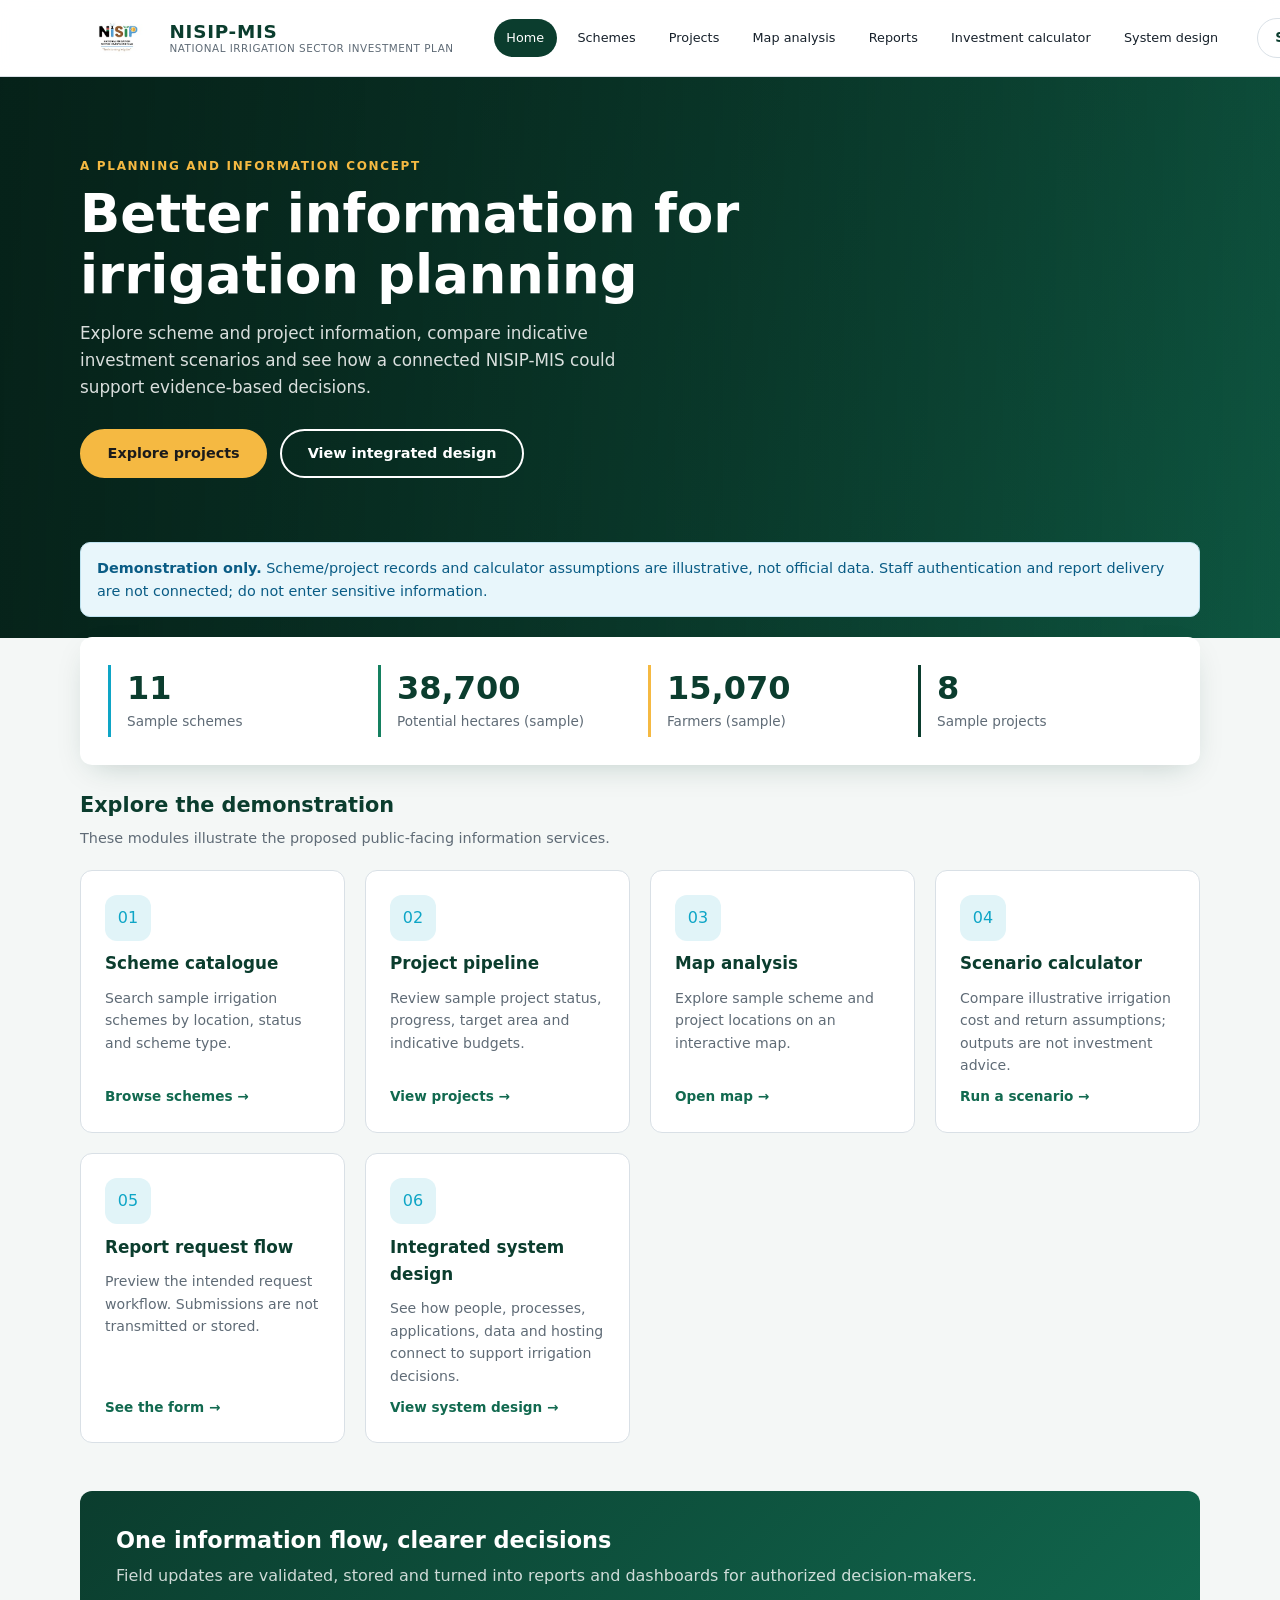
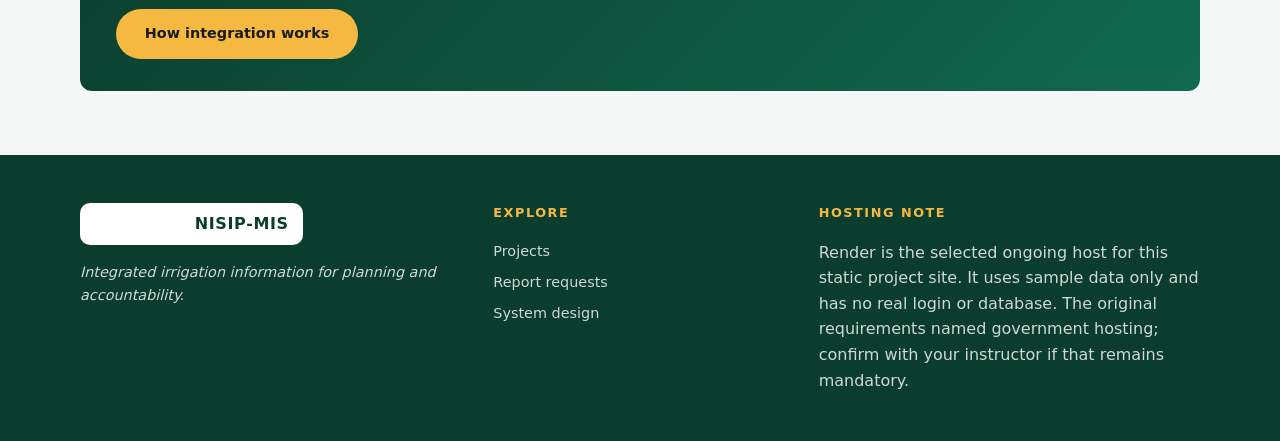
==== commit a39d82ed: "Add the NISIP logo to site headers Co-authored-by: Copilot App <223556219+Copilot@users.noreply.gith" ====
--- a/index.html
+++ b/index.html
@@ -13,6 +13,7 @@
   <header class="site-header">
     <div class="container header-inner">
       <a class="brand" href="index.html" aria-label="NISIP-MIS home">
+        <img src="nisip-logo.jpeg" alt="" aria-hidden="true">
         <span class="brand-text"><strong>NISIP-MIS</strong><small>National Irrigation Sector Investment Plan</small></span>
       </a>
       <button class="menu-toggle" type="button" aria-expanded="false" aria-controls="nav-links">
--- a/home.css
+++ b/home.css
@@ -48,7 +48,7 @@
 }
 .header-inner { display: flex; align-items: center; gap: 2.5rem; min-height: 76px; }
 .brand { display: flex; align-items: center; gap: .6rem; text-decoration: none; flex: none; }
-.brand img, .footer-brand img { height: 44px; width: auto; max-width: none; flex: none; object-fit: contain; }
+.brand img, .footer-brand img { height: 48px; width: auto; max-width: none; flex: none; object-fit: contain; }
 .brand-text { display: flex; flex-direction: column; line-height: 1.15; margin-left: .35rem; }
 .brand-text strong { font-size: 1.1rem; color: var(--green-900); letter-spacing: .04em; }
 .brand-text small { font-size: .65rem; color: var(--muted); text-transform: uppercase; letter-spacing: .05em; }
@@ -204,7 +204,8 @@
 }
 
 @media (max-width: 1240px) {
-  .brand-text { display: none; }
+  .brand-text strong { font-size: 1rem; }
+  .brand-text small { display: none; }
 }
 
 @media (max-width: 1024px) {
@@ -228,10 +229,12 @@
   .hero { min-height: 340px; padding: 2.5rem 0 7rem; }
 }
 
+@media (max-width: 280px) {
+  .brand-text { display: none; }
+}
+
 @media (prefers-reduced-motion: reduce) { * { transition: none !important; } }
 
-.brand img, .footer-brand img { display: none; }
-.brand-text { display: flex; }
 .brand-text strong { font-size: 1.15rem; }
 .footer-brand::after { content: "NISIP-MIS"; color: var(--green-900); font-weight: 700; letter-spacing: .04em; }
 .demo-notice { margin-bottom: 1.25rem; }
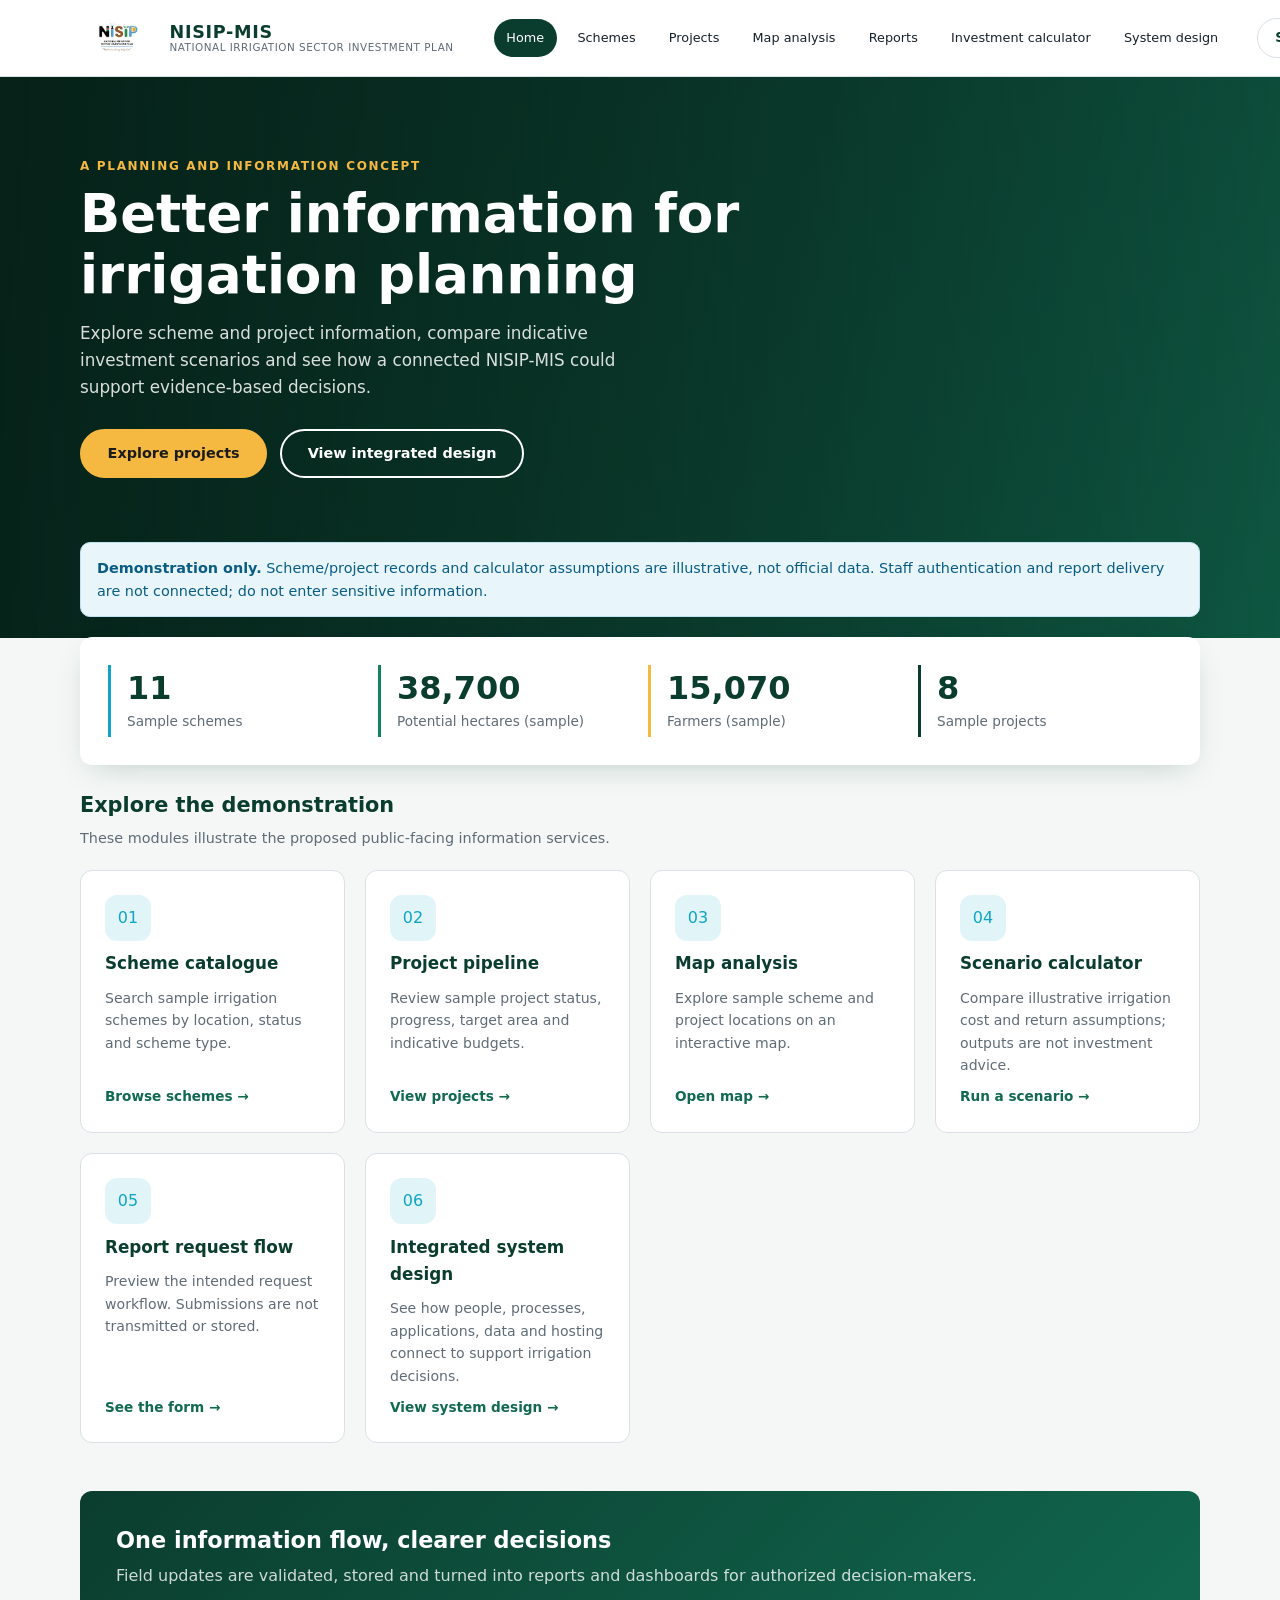
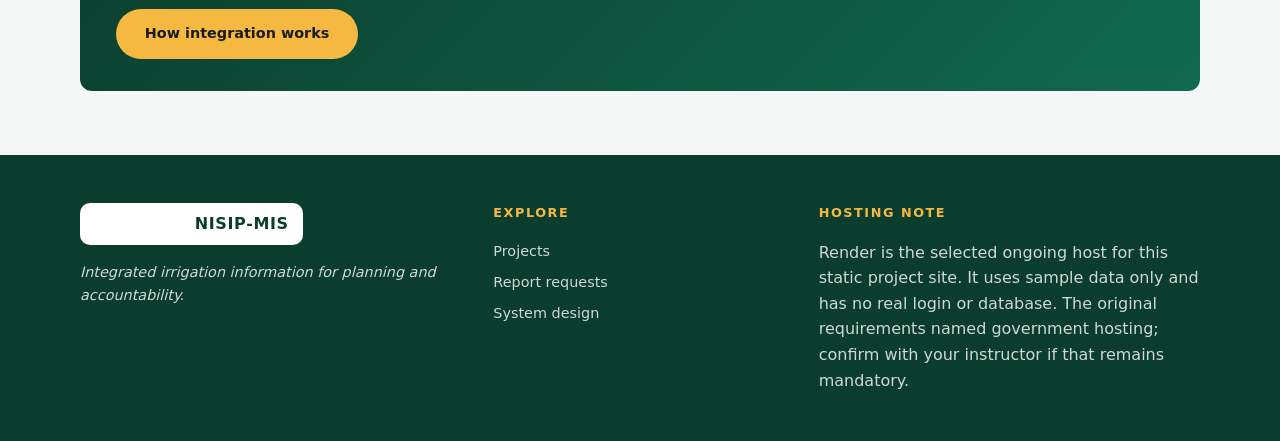
==== commit 3a6a2385: "Refresh cached logo styles across NISIP pages Co-authored-by: Copilot App <223556219+Copilot@users.n" ====
--- a/index.html
+++ b/index.html
@@ -5,7 +5,7 @@
   <meta name="viewport" content="width=device-width, initial-scale=1">
   <title>NISIP-MIS | Irrigation sector information</title>
   <meta name="description" content="Explore the NISIP-MIS demonstration: irrigation schemes, projects, map analysis, investment scenarios and system design.">
-  <link rel="stylesheet" href="home.css">
+  <link rel="stylesheet" href="home.css?v=nisip-logo">
   <link rel="stylesheet" href="pages.css">
 </head>
 <body>
--- a/home.css
+++ b/home.css
@@ -230,12 +230,15 @@
 }
 
 @media (max-width: 280px) {
-  .brand-text { display: none; }
+  .header-inner { gap: .25rem; }
+  .brand { gap: .25rem; }
+  .brand img, .footer-brand img { height: 30px; }
+  .brand-text { margin-left: 0; }
+  .brand-text strong { font-size: .7rem; }
 }
 
 @media (prefers-reduced-motion: reduce) { * { transition: none !important; } }
 
-.brand-text strong { font-size: 1.15rem; }
 .footer-brand::after { content: "NISIP-MIS"; color: var(--green-900); font-weight: 700; letter-spacing: .04em; }
 .demo-notice { margin-bottom: 1.25rem; }
 .alert { padding: .85rem 1rem; border: 1px solid #bfe3f0; border-radius: 10px; background: #e8f6fb; color: #0a5c85; font-size: .9rem; }
